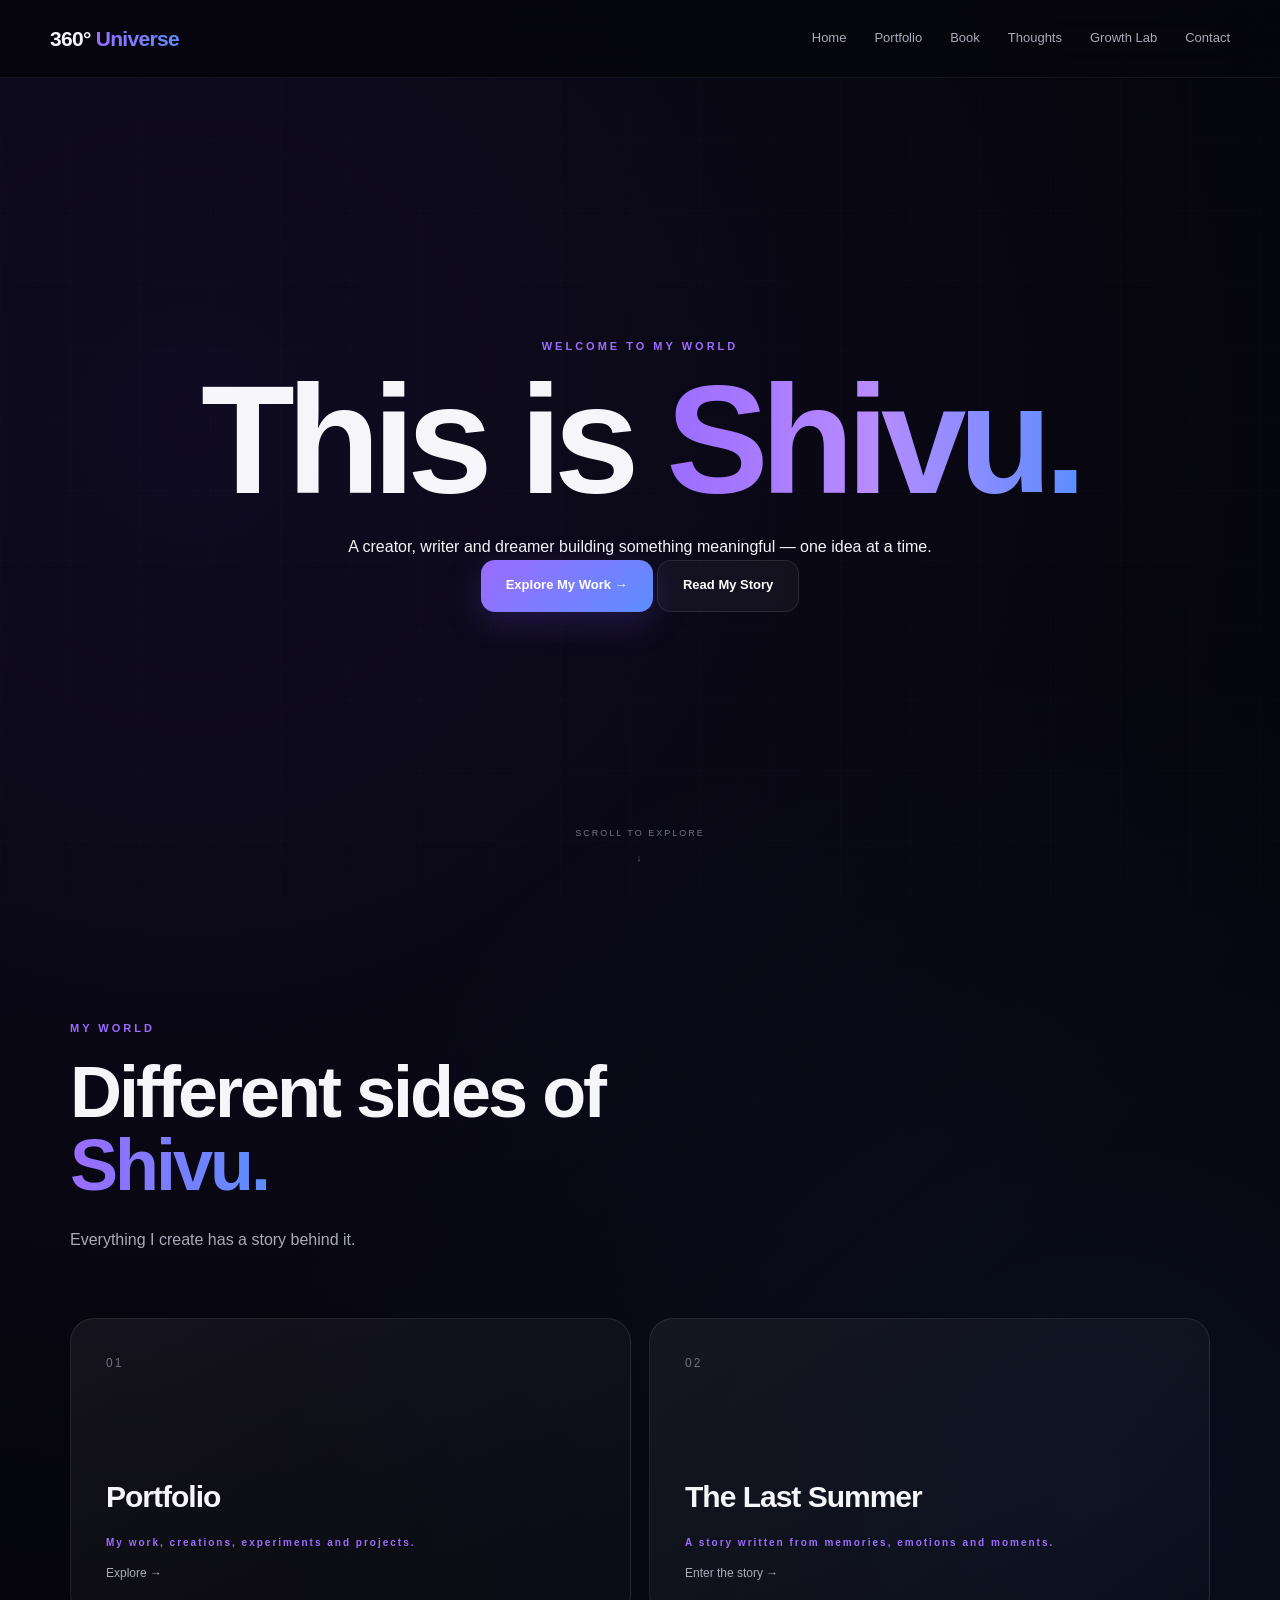
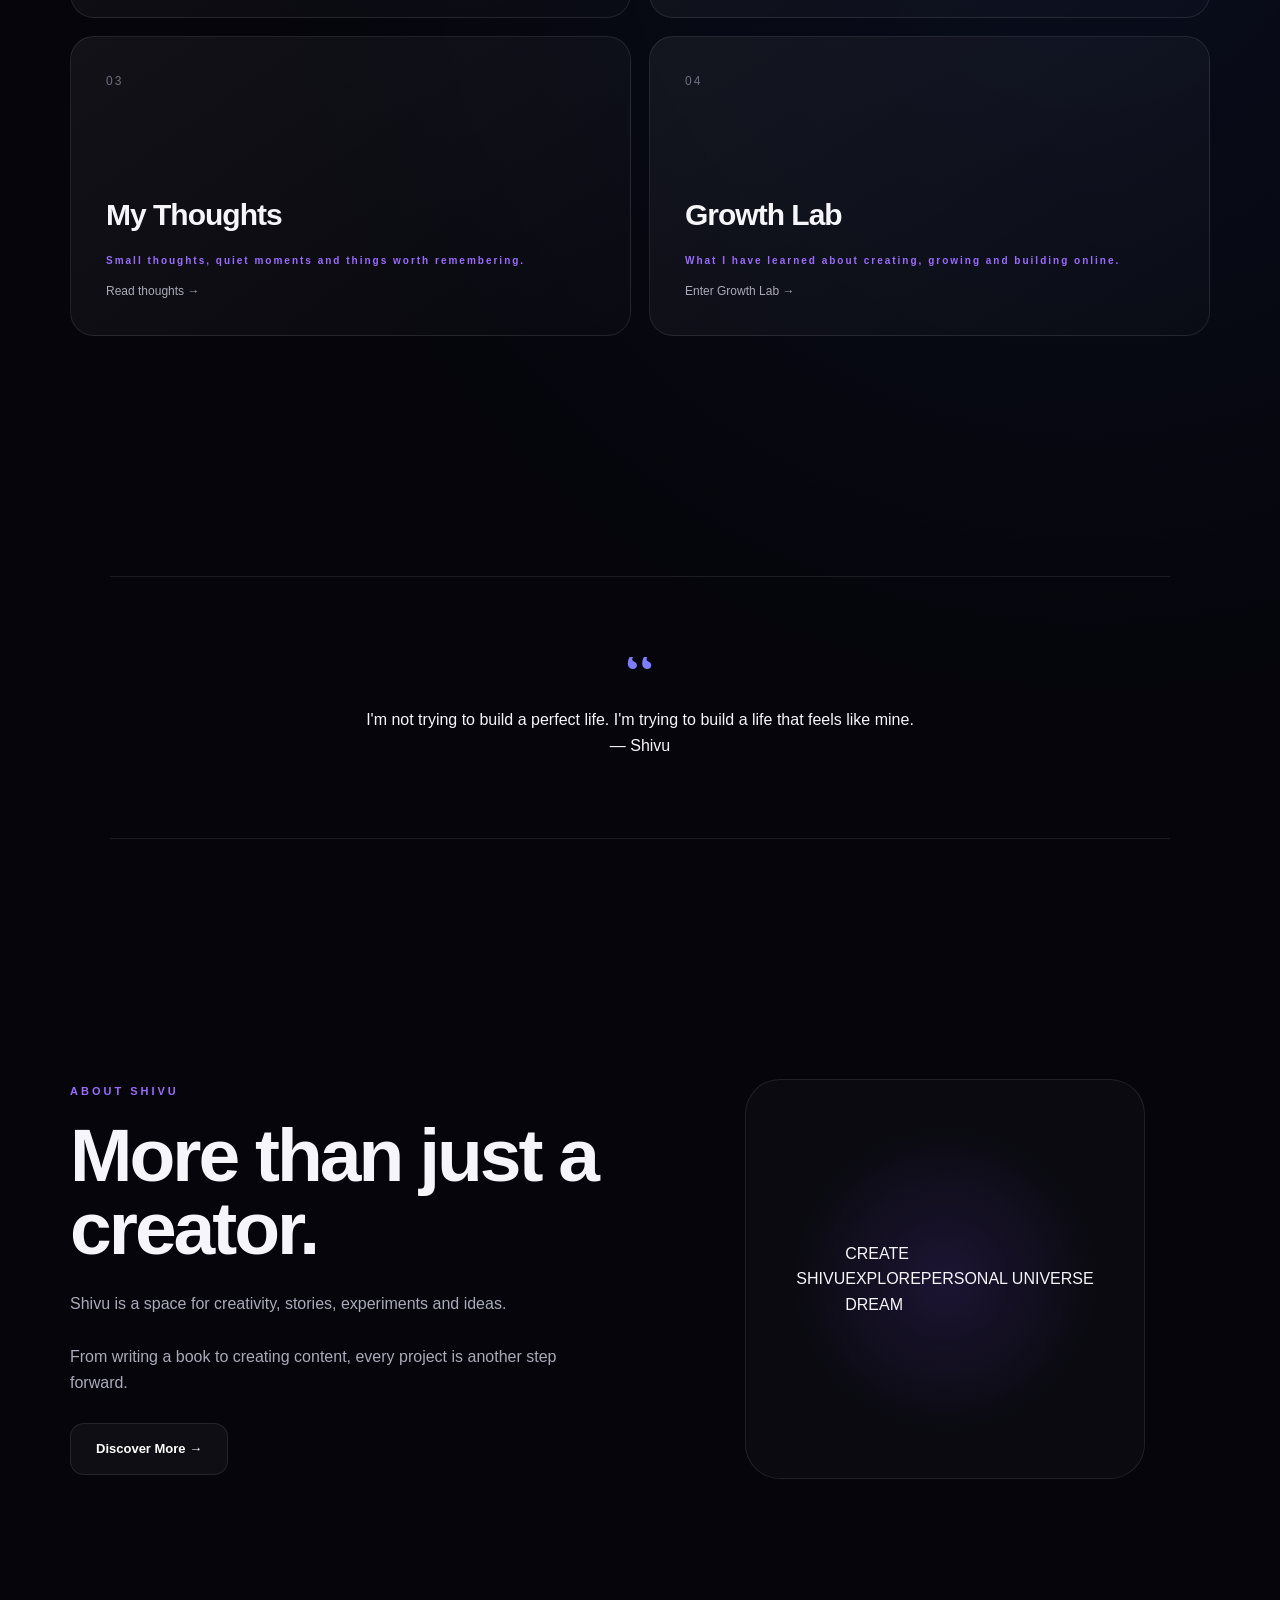
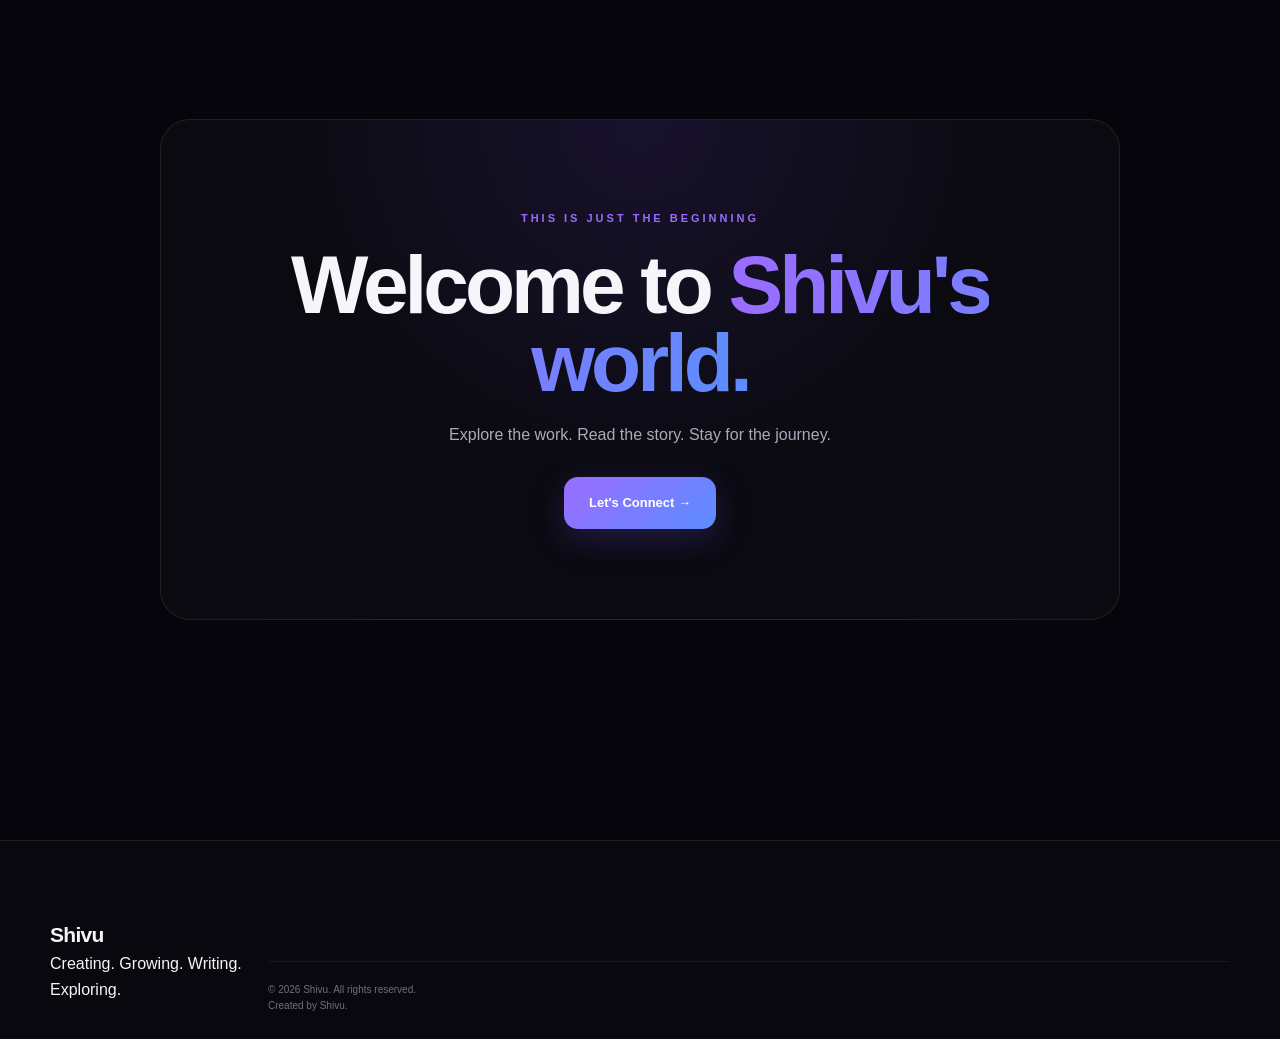
==== index.html @ 2958acce "Add files via upload" ====
<!DOCTYPE html>
<html lang="en">
<head>
    <meta charset="UTF-8">
    <meta name="viewport" content="width=device-width, initial-scale=1.0">

    <title>Shivu — Personal Universe</title>

    <link rel="stylesheet" href="style.css">
</head>

<body>

    <!-- NAVBAR -->
    <header class="navbar">
        <div class="nav-container">

            <a href="index.html" class="logo">
                360° <span>Universe</span>
            </a>

            <button class="menu-toggle"
                    onclick="toggleMenu()"
                    aria-label="Open Menu">
                <span></span>
                <span></span>
                <span></span>
            </button>

            <nav class="nav-menu" id="navMenu">
                <a href="index.html">Home</a>
                <a href="portfolio.html">Portfolio</a>
                <a href="book.html">Book</a>
                <a href="thoughts.html">Thoughts</a>
                <a href="course.html">Growth Lab</a>
                <a href="contact.html">Contact</a>
            </nav>

        </div>
    </header>


    <!-- HERO -->
    <main>

        <section class="home-hero">

            <div class="hero-glow"></div>

            <div class="hero-content reveal">

                <div class="eyebrow">
                    WELCOME TO MY WORLD
                </div>

                <h1>
                    This is <span>Shivu.</span>
                </h1>

                <p>
                    A creator, writer and dreamer building something
                    meaningful — one idea at a time.
                </p>

                <div class="hero-actions">

                    <a href="portfolio.html"
                       class="btn btn-primary">
                        Explore My Work →
                    </a>

                    <a href="book.html"
                       class="btn btn-secondary">
                        Read My Story
                    </a>

                </div>

            </div>

            <div class="hero-scroll">
                SCROLL TO EXPLORE
                <span>↓</span>
            </div>

        </section>


        <!-- MY WORLD -->
        <section class="world-section section-padding">

            <div class="section-heading reveal">

                <div class="eyebrow">
                    MY WORLD
                </div>

                <h2>
                    Different sides of <span>Shivu.</span>
                </h2>

                <p>
                    Everything I create has a story behind it.
                </p>

            </div>


            <div class="world-grid">

                <a href="portfolio.html"
                   class="world-card reveal">

                    <div class="world-number">
                        01
                    </div>

                    <div class="world-card-content">
                        <h3>Portfolio</h3>

                        <p>
                            My work, creations, experiments and projects.
                        </p>

                        <span>Explore →</span>
                    </div>

                </a>


                <a href="book.html"
                   class="world-card reveal">

                    <div class="world-number">
                        02
                    </div>

                    <div class="world-card-content">
                        <h3>The Last Summer</h3>

                        <p>
                            A story written from memories, emotions
                            and moments.
                        </p>

                        <span>Enter the story →</span>
                    </div>

                </a>


                <a href="thoughts.html"
                   class="world-card reveal">

                    <div class="world-number">
                        03
                    </div>

                    <div class="world-card-content">
                        <h3>My Thoughts</h3>

                        <p>
                            Small thoughts, quiet moments and
                            things worth remembering.
                        </p>

                        <span>Read thoughts →</span>
                    </div>

                </a>


                <a href="course.html"
                   class="world-card reveal">

                    <div class="world-number">
                        04
                    </div>

                    <div class="world-card-content">
                        <h3>Growth Lab</h3>

                        <p>
                            What I have learned about creating,
                            growing and building online.
                        </p>

                        <span>Enter Growth Lab →</span>
                    </div>

                </a>

            </div>

        </section>


        <!-- QUOTE -->
        <section class="quote-section section-padding">

            <div class="quote-box reveal">

                <div class="quote-mark">
                    “
                </div>

                <p>
                    I'm not trying to build a perfect life.
                    I'm trying to build a life that feels like mine.
                </p>

                <span>
                    — Shivu
                </span>

            </div>

        </section>


        <!-- ABOUT -->
        <section class="home-about section-padding">

            <div class="about-grid">

                <div class="about-content reveal">

                    <div class="eyebrow">
                        ABOUT SHIVU
                    </div>

                    <h2>
                        More than just a
                        <span>creator.</span>
                    </h2>

                    <p>
                        Shivu is a space for creativity, stories,
                        experiments and ideas.
                    </p>

                    <p>
                        From writing a book to creating content,
                        every project is another step forward.
                    </p>

                    <a href="portfolio.html"
                       class="btn btn-secondary">
                        Discover More →
                    </a>

                </div>


                <div class="about-visual reveal">

                    <div class="visual-card">

                        <div class="visual-card-top">
                            SHIVU
                        </div>

                        <div class="visual-card-main">
                            CREATE
                            <br>
                            <span>EXPLORE</span>
                            <br>
                            DREAM
                        </div>

                        <div class="visual-card-bottom">
                            PERSONAL UNIVERSE
                        </div>

                    </div>

                </div>

            </div>

        </section>


        <!-- FINAL CTA -->
        <section class="final-cta section-padding">

            <div class="cta-content reveal">

                <div class="eyebrow">
                    THIS IS JUST THE BEGINNING
                </div>

                <h2>
                    Welcome to
                    <span>Shivu's world.</span>
                </h2>

                <p>
                    Explore the work. Read the story.
                    Stay for the journey.
                </p>

                <a href="contact.html"
                   class="btn btn-primary">
                    Let's Connect →
                </a>

            </div>

        </section>

    </main>


    <!-- FOOTER -->
    <footer class="footer">

        <div class="nav-container">

            <div>
                <div class="logo">
                    Shivu
                </div>

                <p>
                    Creating. Growing. Writing. Exploring.
                </p>
            </div>

            <div class="footer-bottom">
                © 2026 Shivu. All rights reserved.
                <br>
                Created by Shivu.
            </div>

        </div>

    </footer>


    <script src="script.js"></script>

</body>
</html>
---- style.css ----
/* =========================================================
   SHIVU — 360° UNIVERSE
   PREMIUM DARK GLASS DESIGN
   ========================================================= */

:root {
    --bg: #05050b;
    --bg-soft: #090914;

    --text: #f5f5fa;
    --text-soft: #aaaaba;
    --text-muted: #707080;

    --purple: #9b6cff;
    --blue: #5c8dff;

    --card: rgba(255,255,255,0.045);
    --card-hover: rgba(255,255,255,0.075);

    --border: rgba(255,255,255,0.09);

    --radius: 24px;
    --container: 1180px;

    --transition: 0.35s ease;
}


/* =========================
   RESET
   ========================= */

* {
    margin: 0;
    padding: 0;
    box-sizing: border-box;
}

html {
    scroll-behavior: smooth;
}

body {
    background:
        radial-gradient(
            circle at 15% 10%,
            rgba(125,75,255,0.09),
            transparent 30%
        ),
        radial-gradient(
            circle at 85% 35%,
            rgba(60,120,255,0.07),
            transparent 28%
        ),
        var(--bg);

    color: var(--text);

    font-family:
        Inter,
        -apple-system,
        BlinkMacSystemFont,
        "Segoe UI",
        sans-serif;

    line-height: 1.6;
    overflow-x: hidden;
}

body::before {
    content: "";

    position: fixed;
    inset: 0;

    background-image:
        linear-gradient(
            rgba(255,255,255,0.012) 1px,
            transparent 1px
        ),
        linear-gradient(
            90deg,
            rgba(255,255,255,0.012) 1px,
            transparent 1px
        );

    background-size: 70px 70px;

    pointer-events: none;
    z-index: -1;
}

a {
    color: inherit;
    text-decoration: none;
}

button {
    font: inherit;
}

img {
    max-width: 100%;
    display: block;
}


/* =========================
   NAVBAR
   ========================= */

.navbar {
    position: fixed;

    top: 0;
    left: 0;

    width: 100%;
    height: 78px;

    display: flex;
    align-items: center;

    z-index: 5000;

    background: rgba(5,5,11,0.82);

    backdrop-filter: blur(20px);
    -webkit-backdrop-filter: blur(20px);

    border-bottom: 1px solid rgba(255,255,255,0.06);
}

.nav-container {
    width: min(calc(100% - 40px), var(--container));

    margin: auto;

    display: flex;
    align-items: center;
    justify-content: space-between;
}

.logo {
    font-size: 21px;
    font-weight: 800;

    letter-spacing: -0.7px;

    white-space: nowrap;
}

.logo span {
    background:
        linear-gradient(
            90deg,
            var(--purple),
            var(--blue)
        );

    -webkit-background-clip: text;
    background-clip: text;

    color: transparent;
}

.nav-menu {
    display: flex;
    align-items: center;

    gap: 28px;
}

.nav-menu a {
    position: relative;

    color: var(--text-soft);

    font-size: 13px;
    font-weight: 500;

    transition: var(--transition);
}

.nav-menu a:hover,
.nav-menu a.active {
    color: #fff;
}

.nav-menu a::after {
    content: "";

    position: absolute;

    left: 0;
    bottom: -8px;

    width: 0;
    height: 1px;

    background:
        linear-gradient(
            90deg,
            var(--purple),
            var(--blue)
        );

    transition: var(--transition);
}

.nav-menu a:hover::after,
.nav-menu a.active::after {
    width: 100%;
}


/* =========================
   MENU BUTTON
   ========================= */

.menu-toggle {
    display: none;

    width: 44px;
    height: 44px;

    border: 1px solid var(--border);
    border-radius: 12px;

    background: rgba(255,255,255,0.04);

    cursor: pointer;

    align-items: center;
    justify-content: center;

    flex-direction: column;

    gap: 5px;
}

.menu-toggle span {
    width: 20px;
    height: 2px;

    background: #fff;

    border-radius: 10px;

    transition: var(--transition);
}


/* =========================
   COMMON
   ========================= */

main {
    position: relative;
}

.section-padding {
    padding: 120px 20px;
}

.eyebrow {
    margin-bottom: 18px;

    color: var(--purple);

    font-size: 11px;
    font-weight: 700;

    letter-spacing: 3px;

    text-transform: uppercase;
}

.section-heading {
    max-width: 700px;

    margin-bottom: 65px;
}

.section-heading h2 {
    font-size: clamp(38px,6vw,72px);

    line-height: 1.02;

    letter-spacing: -3px;

    margin-bottom: 25px;
}

.section-heading h2 span {
    background:
        linear-gradient(
            90deg,
            var(--purple),
            var(--blue)
        );

    -webkit-background-clip: text;
    background-clip: text;

    color: transparent;
}

.section-heading > p:last-child {
    max-width: 560px;

    color: var(--text-soft);

    font-size: 16px;
}


/* =========================
   BUTTONS
   ========================= */

.btn {
    display: inline-flex;

    align-items: center;
    justify-content: center;

    min-height: 52px;

    padding: 0 25px;

    border-radius: 14px;

    font-size: 13px;
    font-weight: 700;

    transition: var(--transition);
}

.btn-primary {
    color: #fff;

    background:
        linear-gradient(
            135deg,
            var(--purple),
            var(--blue)
        );

    box-shadow:
        0 10px 35px rgba(120,80,255,0.22);
}

.btn-primary:hover {
    transform: translateY(-3px);

    box-shadow:
        0 15px 45px rgba(120,80,255,0.35);
}

.btn-secondary {
    color: #fff;

    border: 1px solid var(--border);

    background: rgba(255,255,255,0.04);
}

.btn-secondary:hover {
    transform: translateY(-3px);

    background: rgba(255,255,255,0.08);
}


/* =========================
   GLOWS
   ========================= */

.hero-glow {
    position: absolute;

    width: 450px;
    height: 450px;

    border-radius: 50%;

    filter: blur(100px);

    pointer-events: none;

    opacity: 0.25;
}

.hero-glow-one {
    top: 5%;
    left: -15%;

    background: rgba(128,75,255,0.35);
}

.hero-glow-two {
    right: -15%;
    bottom: 5%;

    background: rgba(55,115,255,0.28);
}


/* =========================
   HOME HERO
   ========================= */

.home-hero {
    position: relative;

    min-height: 100vh;

    display: flex;

    align-items: center;
    justify-content: center;

    padding: 130px 20px 80px;

    overflow: hidden;
}

.hero-content {
    position: relative;

    width: min(100%,950px);

    text-align: center;

    z-index: 2;
}

.hero-content h1 {
    margin-bottom: 28px;

    font-size: clamp(65px,12vw,155px);

    line-height: 0.86;

    letter-spacing: -8px;

    font-weight: 800;
}

.hero-content h1 span {
    background:
        linear-gradient(
            90deg,
            var(--purple),
            #b78cff,
            var(--blue)
        );

    -webkit-background-clip: text;
    background-clip: text;

    color: transparent;
}

.hero-description {
    max-width: 580px;

    margin: 0 auto 35px;

    color: var(--text-soft);

    font-size: 17px;
}

.hero-buttons {
    display: flex;

    justify-content: center;

    align-items: center;

    gap: 12px;

    flex-wrap: wrap;
}

.hero-scroll {
    position: absolute;

    bottom: 35px;
    left: 50%;

    transform: translateX(-50%);

    display: flex;

    flex-direction: column;

    align-items: center;

    gap: 10px;

    color: var(--text-muted);

    font-size: 9px;

    letter-spacing: 2px;
}

.scroll-line {
    width: 1px;
    height: 45px;

    background:
        linear-gradient(
            to bottom,
            var(--purple),
            transparent
        );
}


/* =========================
   WORLD CARDS
   ========================= */

.world-section {
    width: min(100%,var(--container));

    margin: auto;
}

.world-grid {
    display: grid;

    grid-template-columns: repeat(2,1fr);

    gap: 18px;
}

.world-card {
    position: relative;

    min-height: 300px;

    padding: 35px;

    overflow: hidden;

    border: 1px solid var(--border);

    border-radius: var(--radius);

    background:
        linear-gradient(
            145deg,
            rgba(255,255,255,0.055),
            rgba(255,255,255,0.015)
        );

    transition: var(--transition);
}

.world-card:hover {
    transform: translateY(-7px);

    border-color: rgba(155,108,255,0.3);

    background: var(--card-hover);
}

.world-number {
    color: var(--text-muted);

    font-size: 12px;

    letter-spacing: 2px;
}

.world-card-content {
    position: absolute;

    left: 35px;
    bottom: 32px;
}

.world-card-content p {
    margin-bottom: 8px;

    color: var(--purple);

    font-size: 10px;
    font-weight: 700;

    letter-spacing: 2px;
}

.world-card-content h3 {
    margin-bottom: 14px;

    font-size: 30px;

    letter-spacing: -1px;
}

.world-card-content span {
    color: var(--text-soft);

    font-size: 12px;
}


/* =========================
   QUOTE
   ========================= */

.quote-section {
    width: min(100%,1100px);

    margin: auto;
}

.quote-box {
    position: relative;

    padding: 80px 50px;

    text-align: center;

    border-top: 1px solid var(--border);
    border-bottom: 1px solid var(--border);
}

.quote-mark {
    margin-bottom: 15px;

    font-family: Georgia,serif;

    font-size: 70px;

    line-height: 0.5;

    background:
        linear-gradient(
            135deg,
            var(--purple),
            var(--blue)
        );

    -webkit-background-clip: text;
    background-clip: text;

    color: transparent;
}

.quote-box blockquote {
    max-width: 800px;

    margin: auto;

    font-size: clamp(27px,4vw,46px);

    line-height: 1.2;

    letter-spacing: -1.5px;
}

.quote-box > p:last-child {
    margin-top: 25px;

    color: var(--text-muted);

    font-size: 12px;
}


/* =========================
   ABOUT
   ========================= */

.home-about {
    width: min(100%,var(--container));

    margin: auto;
}

.about-grid {
    display: grid;

    grid-template-columns: 1fr 1fr;

    align-items: center;

    gap: 80px;
}

.about-content h2 {
    margin-bottom: 25px;

    font-size: clamp(42px,6vw,75px);

    line-height: 0.98;

    letter-spacing: -3px;
}

.about-content > p:not(.eyebrow) {
    max-width: 520px;

    margin-bottom: 28px;

    color: var(--text-soft);

    font-size: 16px;
}

.text-link {
    display: inline-block;

    color: #fff;

    font-size: 13px;
    font-weight: 700;

    border-bottom: 1px solid var(--purple);

    padding-bottom: 5px;

    transition: var(--transition);
}


/* =========================
   VISUAL
   ========================= */

.about-visual {
    display: flex;

    justify-content: center;
}

.visual-card {
    position: relative;

    width: min(100%,400px);

    aspect-ratio: 1/1;

    display: flex;

    align-items: center;
    justify-content: center;

    overflow: hidden;

    border: 1px solid var(--border);

    border-radius: 35px;

    background:
        radial-gradient(
            circle at center,
            rgba(130,80,255,0.15),
            transparent 55%
        ),
        rgba(255,255,255,0.025);
}

.visual-small {
    position: absolute;

    top: 30px;
    left: 30px;

    color: var(--purple);

    font-size: 12px;
    font-weight: 700;
}

.visual-big {
    font-size: 190px;

    font-weight: 800;

    line-height: 1;

    background:
        linear-gradient(
            135deg,
            var(--purple),
            var(--blue)
        );

    -webkit-background-clip: text;
    background-clip: text;

    color: transparent;
}

.visual-label {
    position: absolute;

    right: 30px;
    bottom: 30px;

    color: var(--text-muted);

    font-size: 10px;

    letter-spacing: 3px;
}


/* =========================
   FINAL CTA
   ========================= */

.final-cta {
    position: relative;

    width: min(100%,1000px);

    margin: auto;

    text-align: center;
}

.cta-content {
    padding: 90px 30px;

    border: 1px solid var(--border);

    border-radius: 30px;

    background:
        radial-gradient(
            circle at 50% 0%,
            rgba(125,75,255,0.12),
            transparent 55%
        ),
        rgba(255,255,255,0.025);
}

.cta-content h2 {
    margin-bottom: 20px;

    font-size: clamp(45px,7vw,82px);

    line-height: 0.95;

    letter-spacing: -4px;
}

.cta-content h2 span {
    background:
        linear-gradient(
            90deg,
            var(--purple),
            var(--blue)
        );

    -webkit-background-clip: text;
    background-clip: text;

    color: transparent;
}

.cta-content > p:not(.eyebrow) {
    margin-bottom: 30px;

    color: var(--text-soft);
}


/* =========================
   PAGE HERO
   ========================= */

.page-hero {
    position: relative;

    min-height: 72vh;

    display: flex;

    align-items: center;

    padding: 150px 20px 100px;

    overflow: hidden;
}

.page-hero-content {
    width: min(100%,var(--container));

    margin: auto;
}

.page-hero-content h1 {
    margin-bottom: 25px;

    font-size: clamp(65px,10vw,125px);

    line-height: 0.88;

    letter-spacing: -6px;
}

.page-hero-content h1 span {
    background:
        linear-gradient(
            90deg,
            var(--purple),
            var(--blue)
        );

    -webkit-background-clip: text;
    background-clip: text;

    color: transparent;
}

.page-hero-content > p:last-child {
    max-width: 600px;

    color: var(--text-soft);

    font-size: 17px;
}


/* =========================
   PORTFOLIO
   ========================= */

.portfolio-section {
    width: min(100%,var(--container));

    margin: auto;
}

.portfolio-grid {
    display: grid;

    grid-template-columns: repeat(2,1fr);

    gap: 18px;
}

.portfolio-item {
    position: relative;

    min-height: 340px;

    padding: 35px;

    display: flex;

    flex-direction: column;

    justify-content: space-between;

    overflow: hidden;

    border: 1px solid var(--border);

    border-radius: var(--radius);

    background:
        linear-gradient(
            145deg,
            rgba(255,255,255,0.055),
            rgba(255,255,255,0.015)
        );

    transition: var(--transition);
}

.portfolio-item:hover {
    transform: translateY(-7px);

    border-color: rgba(155,108,255,0.3);
}

.portfolio-featured {
    grid-column: span 2;

    min-height: 420px;
}

.portfolio-number {
    color: var(--text-muted);

    font-size: 12px;

    letter-spacing: 2px;
}

.portfolio-content p {
    margin-bottom: 10px;

    color: var(--purple);

    font-size: 10px;

    font-weight: 700;

    letter-spacing: 2px;
}

.portfolio-content h2 {
    margin-bottom: 12px;

    font-size: clamp(30px,4vw,52px);

    letter-spacing: -2px;
}

.portfolio-content span {
    color: var(--text-soft);

    font-size: 12px;
}


/* =========================
   BOOK
   ========================= */

.book-hero {
    position: relative;

    min-height: 85vh;

    display: flex;

    align-items: center;

    padding: 150px 20px 100px;
}

.book-content {
    width: min(100%,var(--container));

    margin: auto;
}

.book-title {
    max-width: 900px;

    font-size: clamp(60px,11vw,140px);

    line-height: 0.88;

    letter-spacing: -7px;
}

.book-title span {
    background:
        linear-gradient(
            90deg,
            var(--purple),
            var(--blue)
        );

    -webkit-background-clip: text;
    background-clip: text;

    color: transparent;
}

.book-subtitle {
    max-width: 600px;

    margin-top: 30px;

    color: var(--text-soft);

    font-size: 17px;
}

.chapter-grid {
    display: grid;

    grid-template-columns: repeat(2,1fr);

    gap: 15px;
}

.chapter-card {
    padding: 30px;

    min-height: 190px;

    border: 1px solid var(--border);

    border-radius: 14px;

    background: var(--card);

    transition: var(--transition);
}

.chapter-card:hover {
    transform: translateY(-5px);

    background: var(--card-hover);
}

.chapter-number {
    color: var(--purple);

    font-size: 10px;

    font-weight: 700;

    letter-spacing: 2px;
}

.chapter-card h3 {
    margin-top: 15px;

    font-size: 23px;
}

.chapter-card p {
    margin-top: 8px;

    color: var(--text-soft);

    font-size: 13px;
}


/* =========================
   THOUGHTS
   ========================= */

.thoughts-grid {
    display: grid;

    grid-template-columns: repeat(2,1fr);

    gap: 18px;

    width: min(100%,var(--container));

    margin: auto;
}

.thought-card {
    padding: 35px;

    min-height: 270px;

    border: 1px solid var(--border);

    border-radius: var(--radius);

    background: var(--card);

    transition: var(--transition);
}

.thought-card:hover {
    transform: translateY(-6px);

    background: var(--card-hover);
}

.thought-date {
    color: var(--text-muted);

    font-size: 10px;

    letter-spacing: 2px;
}

.thought-card h3 {
    margin: 25px 0 14px;

    font-size: 27px;

    line-height: 1.15;
}

.thought-card p {
    color: var(--text-soft);

    font-size: 14px;
}


/* =========================
   COURSE
   ========================= */

.course-grid {
    display: grid;

    grid-template-columns: repeat(3,1fr);

    gap: 18px;

    width: min(100%,var(--container));

    margin: auto;
}

.course-card {
    padding: 32px;

    min-height: 280px;

    border: 1px solid var(--border);

    border-radius: var(--radius);

    background: var(--card);

    transition: var(--transition);
}

.course-card:hover {
    transform: translateY(-6px);

    background: var(--card-hover);
}

.course-number {
    color: var(--purple);

    font-size: 11px;

    font-weight: 700;

    letter-spacing: 2px;
}

.course-card h3 {
    margin: 30px 0 12px;

    font-size: 25px;
}

.course-card p {
    color: var(--text-soft);

    font-size: 13px;
}


/* =========================
   CONTACT
   ========================= */

.contact-grid {
    display: grid;

    grid-template-columns: repeat(2,1fr);

    gap: 18px;

    width: min(100%,850px);

    margin: auto;
}

.contact-card {
    padding: 35px;

    min-height: 180px;

    border: 1px solid var(--border);

    border-radius: var(--radius);

    background: var(--card);

    transition: var(--transition);
}

.contact-card:hover {
    transform: translateY(-5px);

    background: var(--card-hover);
}

.contact-icon {
    margin-bottom: 18px;

    font-size: 22px;
}

.contact-card h3 {
    margin-bottom: 5px;

    font-size: 21px;
}

.contact-card p {
    color: var(--text-soft);

    font-size: 13px;
}


/* =========================
   FOOTER
   ========================= */

.footer {
    margin-top: 100px;

    padding: 65px 20px 25px;

    border-top: 1px solid var(--border);

    background: rgba(255,255,255,0.015);
}

.footer-container {
    width: min(100%,var(--container));

    margin: auto;

    display: flex;

    justify-content: space-between;

    gap: 40px;
}

.footer-brand .logo {
    display: inline-block;

    margin-bottom: 12px;
}

.footer-brand p {
    color: var(--text-muted);

    font-size: 12px;
}

.footer-links {
    display: flex;

    flex-wrap: wrap;

    gap: 22px;
}

.footer-links a {
    color: var(--text-muted);

    font-size: 12px;

    transition: var(--transition);
}

.footer-links a:hover {
    color: #fff;
}

.footer-bottom {
    width: min(100%,var(--container));

    margin: 55px auto 0;

    padding-top: 20px;

    border-top: 1px solid rgba(255,255,255,0.06);

    display: flex;

    justify-content: space-between;

    gap: 20px;

    color: var(--text-muted);

    font-size: 10px;
}


/* =========================
   REVEAL
   ========================= */

.reveal {
    opacity: 0;

    transform: translateY(25px);

    transition:
        opacity 0.8s ease,
        transform 0.8s ease;
}

.reveal.visible {
    opacity: 1;

    transform: translateY(0);
}


/* =========================
   LOADER
   ========================= */

.premium-loader {
    position: fixed;

    inset: 0;

    z-index: 99999;

    display: flex;

    align-items: center;

    justify-content: center;

    background: #05050b;

    opacity: 1;

    visibility: visible;

    transition:
        opacity 0.6s ease,
        visibility 0.6s ease;
}

.premium-loader.hide {
    opacity: 0;

    visibility: hidden;

    pointer-events: none;
}

.loader-inner {
    width: 100%;

    text-align: center;

    padding: 20px;
}

.loader-logo {
    margin-bottom: 18px;

    font-size: clamp(35px,7vw,70px);

    font-weight: 800;

    line-height: 1.1;

    letter-spacing: -3px;

    background:
        linear-gradient(
            90deg,
            var(--purple),
            var(--blue)
        );

    -webkit-background-clip: text;
    background-clip: text;

    color: transparent;
}

.loader-subtitle {
    color: var(--text-muted);

    font-size: 9px;

    letter-spacing: 4px;

    text-transform: uppercase;
}

.loader-line {
    position: relative;

    width: 150px;
    height: 1px;

    margin: 25px auto 0;

    overflow: hidden;

    background: rgba(255,255,255,0.1);
}

.loader-line::after {
    content: "";

    position: absolute;

    top: 0;
    left: -100%;

    width: 100%;
    height: 100%;

    background:
        linear-gradient(
            90deg,
            var(--purple),
            var(--blue)
        );

    animation: loaderLine 1.3s ease-in-out infinite;
}

@keyframes loaderLine {

    0% {
        left: -100%;
    }

    100% {
        left: 100%;
    }
}


/* =========================
   PAGE TRANSITION
   ========================= */

.page-transition {
    position: fixed;

    inset: 0;

    z-index: 99998;

    background: #05050b;

    pointer-events: none;

    opacity: 0;

    transition: opacity 0.4s ease;
}

.page-transition.active {
    opacity: 1;
}


/* =========================
   MOBILE
   IMPORTANT:
   900px TAK BREAKPOINT
   ========================= */

@media (max-width: 900px) {

    .menu-toggle {
        display: flex;
    }

    .nav-menu {
        position: fixed;

        top: 88px;

        left: 14px;
        right: 14px;

        display: flex;

        flex-direction: column;

        align-items: stretch;

        gap: 2px;

        padding: 10px;

        border: 1px solid var(--border);

        border-radius: 18px;

        background: rgba(9,9,20,0.97);

        backdrop-filter: blur(25px);
        -webkit-backdrop-filter: blur(25px);

        opacity: 0;

        visibility: hidden;

        transform: translateY(-10px);

        transition: var(--transition);
    }

    .nav-menu.active {
        opacity: 1;

        visibility: visible;

        transform: translateY(0);
    }

    .nav-menu a {
        padding: 14px 15px;

        border-radius: 10px;

        font-size: 14px;
    }

    .nav-menu a:hover,
    .nav-menu a.active {
        background: rgba(255,255,255,0.05);
    }

    .nav-menu a::after {
        display: none;
    }

    .world-grid,
    .portfolio-grid,
    .thoughts-grid,
    .contact-grid,
    .chapter-grid {
        grid-template-columns: 1fr;
    }

    .portfolio-featured {
        grid-column: span 1;
    }

    .about-grid {
        grid-template-columns: 1fr;

        gap: 55px;
    }

    .course-grid {
        grid-template-columns: repeat(2,1fr);
    }

    .footer-container {
        flex-direction: column;
    }
}


/* =========================
   SMALL MOBILE
   ========================= */

@media (max-width: 600px) {

    .navbar {
        height: 70px;
    }

    .nav-container {
        width: calc(100% - 28px);
    }

    .logo {
        font-size: 18px;
    }

    .nav-menu {
        top: 80px;
    }

    .section-padding {
        padding: 85px 18px;
    }

    .home-hero {
        min-height: 90vh;

        padding:
            120px 18px
            80px;
    }

    .hero-content h1 {
        font-size: clamp(58px,18vw,100px);

        letter-spacing: -5px;
    }

    .hero-description {
        font-size: 14px;
    }

    .hero-buttons {
        flex-direction: column;

        width: 100%;
    }

    .hero-buttons .btn {
        width: min(100%,280px);
    }

    .hero-scroll {
        bottom: 20px;
    }

    .world-card {
        min-height: 250px;

        padding: 28px;
    }

    .world-card-content {
        left: 28px;

        bottom: 28px;
    }

    .quote-box {
        padding: 65px 20px;
    }

    .quote-box blockquote {
        font-size: 27px;
    }

    .page-hero {
        min-height: 62vh;

        padding:
            120px 18px
            80px;
    }

    .page-hero-content h1 {
        font-size: clamp(58px,16vw,95px);

        letter-spacing: -4px;
    }

    .course-grid {
        grid-template-columns: 1fr;
    }

    .cta-content {
        padding: 65px 20px;
    }

    .footer-bottom {
        flex-direction: column;

        margin-top: 40px;
    }
}


/* =========================
   VERY SMALL MOBILE
   ========================= */

@media (max-width: 400px) {

    .logo {
        font-size: 17px;
    }

    .hero-content h1 {
        font-size: 55px;
    }

    .world-card,
    .portfolio-item,
    .thought-card,
    .course-card,
    .contact-card {
        padding: 25px;
    }

    .portfolio-item {
        min-height: 290px;
    }
}


/* =========================
   REDUCED MOTION
   ========================= */

@media (prefers-reduced-motion: reduce) {

    html {
        scroll-behavior: auto;
    }

    *,
    *::before,
    *::after {
        animation-duration: 0.01ms !important;

        animation-iteration-count: 1 !important;

        transition-duration: 0.01ms !important;
    }

    .reveal {
        opacity: 1;

        transform: none;
    }
}
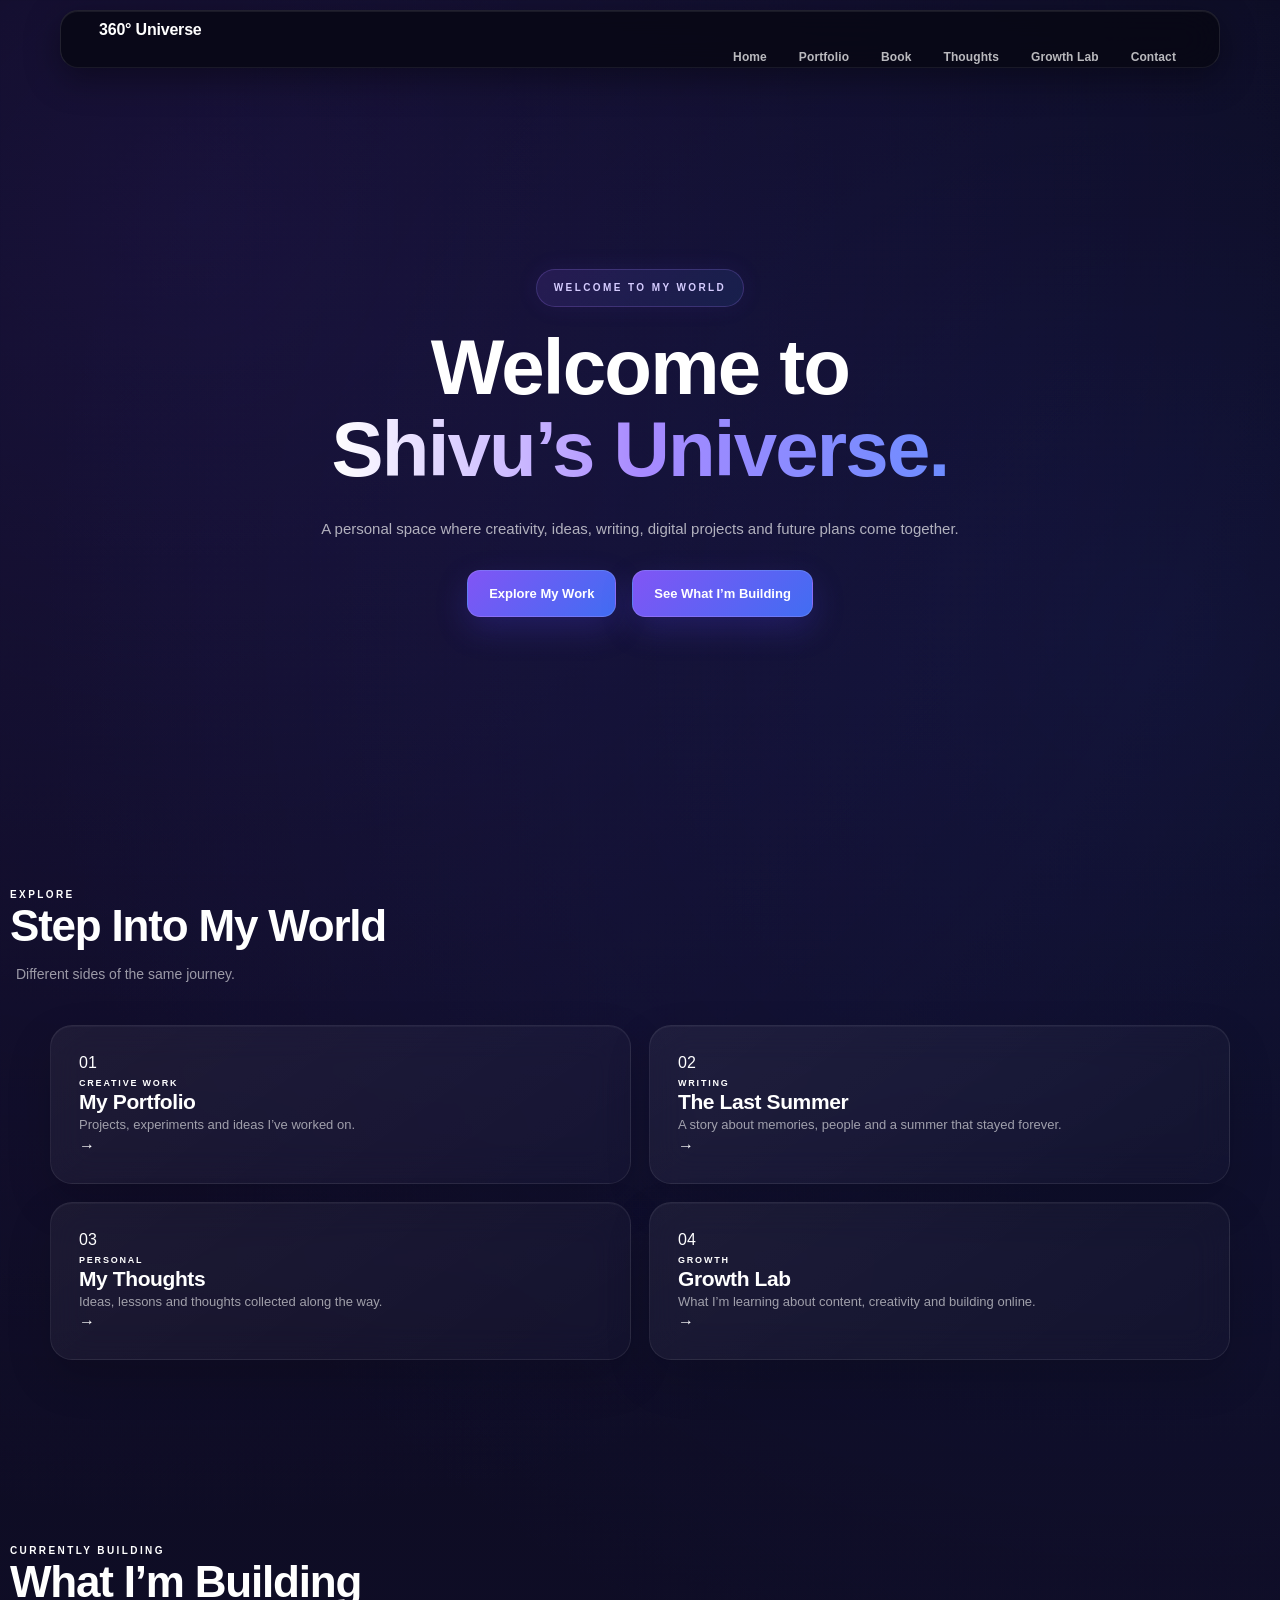
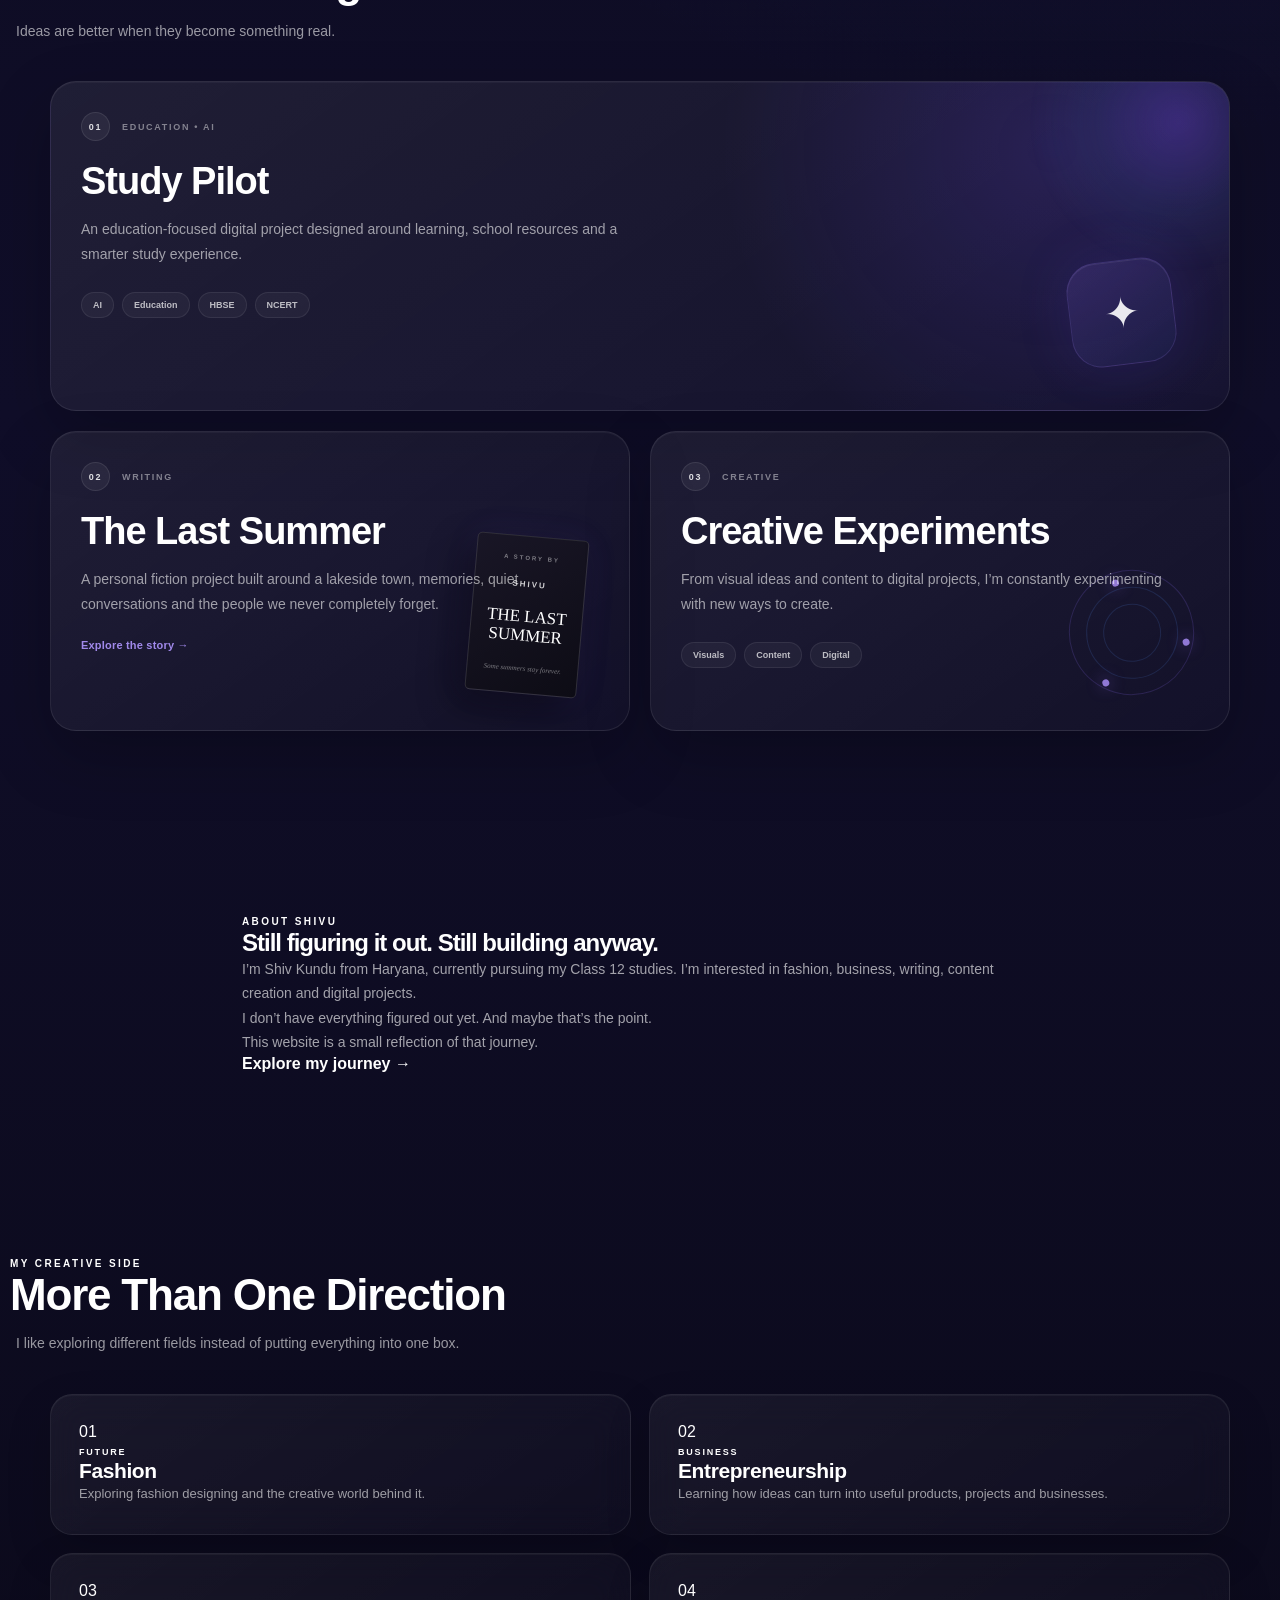
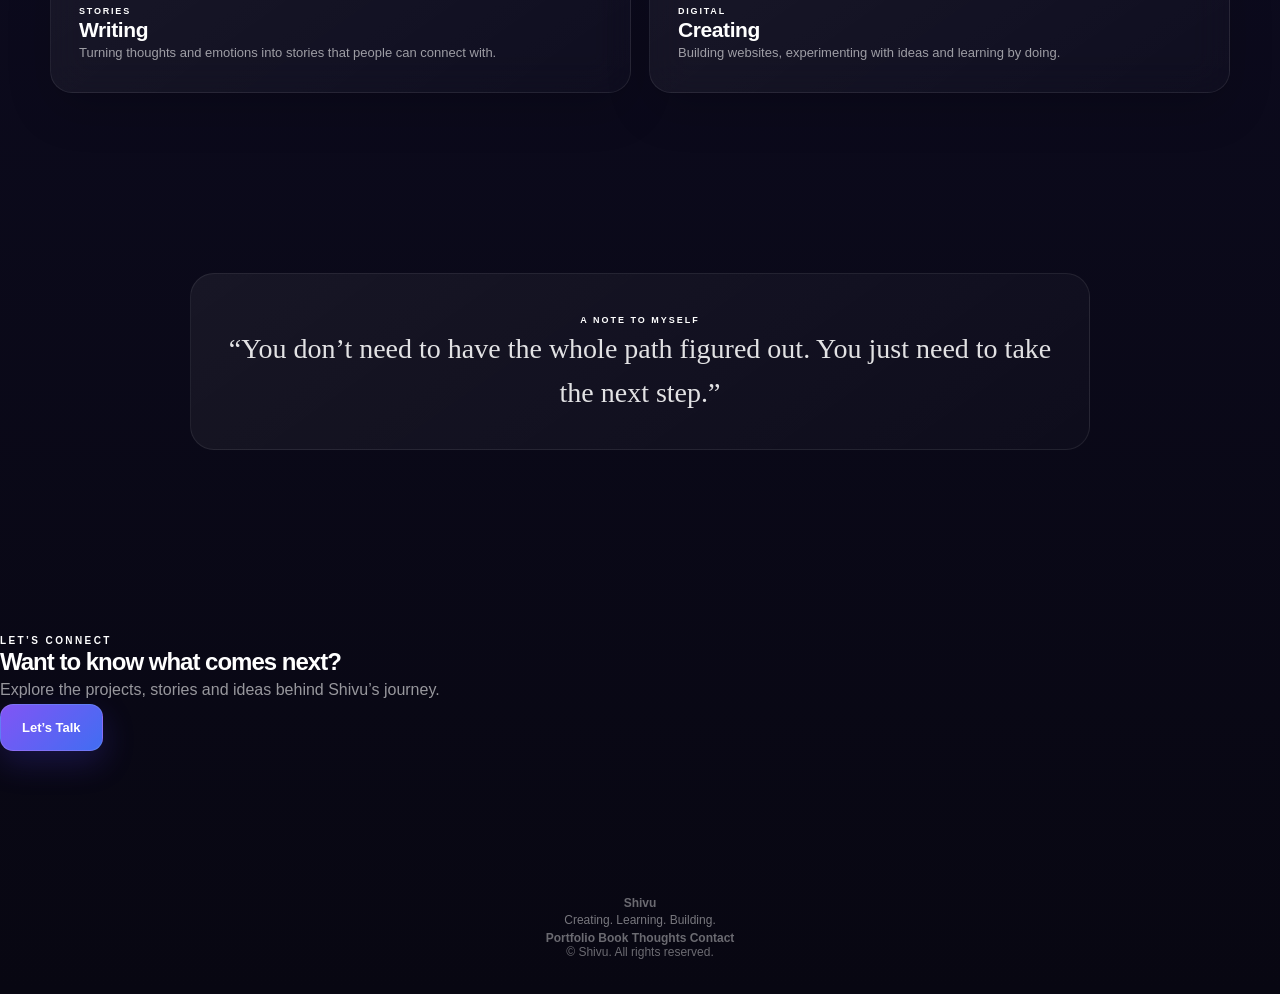
==== commit 49956a32: "Add files via upload" ====
--- a/index.html
+++ b/index.html
@@ -1,344 +1,1957 @@
 <!DOCTYPE html>
 <html lang="en">
 <head>
-    <meta charset="UTF-8">
-    <meta name="viewport" content="width=device-width, initial-scale=1.0">
-
-    <title>Shivu — Personal Universe</title>
-
-    <link rel="stylesheet" href="style.css">
+  <meta charset="UTF-8">
+  <meta name="viewport" content="width=device-width, initial-scale=1.0, maximum-scale=1.0">
+  <meta name="theme-color" content="#070711">
+
+  <title>360° Universe — Shivu</title>
+
+  <link rel="stylesheet" href="style.css">
+
+  <style>
+
+    /* =========================================
+       GLOBAL POLISH
+    ========================================= */
+
+    *,
+    *::before,
+    *::after {
+      box-sizing: border-box;
+    }
+
+    html,
+    body {
+      width: 100%;
+      max-width: 100%;
+      overflow-x: hidden;
+    }
+
+    body {
+      margin: 0;
+      font-family:
+        Inter,
+        -apple-system,
+        BlinkMacSystemFont,
+        "Segoe UI",
+        sans-serif;
+    }
+
+    img,
+    video,
+    iframe {
+      max-width: 100%;
+    }
+
+    h1,
+    h2,
+    h3,
+    h4,
+    strong {
+      font-weight: 700;
+    }
+
+    p {
+      line-height: 1.75;
+    }
+
+
+    /* =========================================
+       COMPACT PREMIUM NAVBAR
+    ========================================= */
+
+    .navbar {
+      padding-top: 10px !important;
+      padding-bottom: 10px !important;
+      background: rgba(7, 7, 17, 0.78) !important;
+      backdrop-filter: blur(20px);
+      -webkit-backdrop-filter: blur(20px);
+      border-bottom: 1px solid rgba(255,255,255,0.07);
+    }
+
+    .nav-container {
+      width: 100%;
+      max-width: 1180px;
+      min-height: 54px;
+      margin: auto;
+      padding-left: 18px;
+      padding-right: 18px;
+    }
+
+    .nav-logo {
+      font-size: 16px !important;
+      font-weight: 750 !important;
+      letter-spacing: -0.2px;
+      white-space: nowrap;
+      text-decoration: none;
+    }
+
+    .nav-menu {
+      gap: 6px !important;
+    }
+
+    .nav-menu a {
+      font-size: 12px !important;
+      font-weight: 600 !important;
+      letter-spacing: 0.1px;
+      padding: 9px 12px !important;
+      border-radius: 10px;
+      white-space: nowrap;
+      transition: all 0.25s ease;
+    }
+
+    .nav-menu a:hover {
+      background: rgba(255,255,255,0.06);
+    }
+
+
+    /* =========================================
+       HERO
+    ========================================= */
+
+    .hero {
+      width: 100%;
+      max-width: 100%;
+      overflow: hidden;
+    }
+
+    .hero-content {
+      width: 100%;
+      max-width: 850px;
+      margin: auto;
+      padding-left: 14px;
+      padding-right: 14px;
+    }
+
+    .hero .eyebrow {
+      display: inline-flex !important;
+      align-items: center;
+      justify-content: center;
+
+      min-height: 38px;
+      padding: 8px 17px !important;
+
+      font-size: 10px !important;
+      font-weight: 700 !important;
+      letter-spacing: 2.4px !important;
+      line-height: 1.4 !important;
+
+      border-radius: 999px;
+
+      background:
+        linear-gradient(
+          135deg,
+          rgba(145,92,255,0.13),
+          rgba(64,145,255,0.10)
+        );
+
+      border: 1px solid rgba(170,130,255,0.22);
+
+      box-shadow:
+        0 0 25px rgba(120,80,255,0.08);
+
+      white-space: normal;
+      text-align: center;
+    }
+
+    .hero h1 {
+      font-weight: 800 !important;
+      letter-spacing: -1.8px;
+      line-height: 1.05 !important;
+    }
+
+    .hero h1 span {
+      font-weight: 800 !important;
+    }
+
+    .hero p {
+      max-width: 650px;
+      margin-left: auto;
+      margin-right: auto;
+      font-size: 15px;
+      font-weight: 400;
+      color: rgba(255,255,255,0.67);
+    }
+
+    .hero-actions {
+      display: flex;
+      align-items: center;
+      justify-content: center;
+      gap: 16px !important;
+      flex-wrap: wrap;
+      margin-top: 28px;
+    }
+
+    .hero-actions a {
+      font-weight: 650 !important;
+    }
+
+
+    /* =========================================
+       SECTION TYPOGRAPHY
+    ========================================= */
+
+    .section-heading {
+      padding-left: 10px;
+      padding-right: 10px;
+    }
+
+    .section-kicker {
+      display: inline-block;
+      font-size: 10px !important;
+      font-weight: 750 !important;
+      letter-spacing: 2.4px !important;
+      text-transform: uppercase;
+    }
+
+    .section-heading h2 {
+      font-size: clamp(28px, 5vw, 44px) !important;
+      font-weight: 800 !important;
+      letter-spacing: -1.2px;
+      line-height: 1.1 !important;
+    }
+
+    .section-heading p {
+      font-size: 14px;
+      font-weight: 400;
+      color: rgba(255,255,255,0.58);
+      padding-left: 6px;
+      padding-right: 6px;
+    }
+
+
+    /* =========================================
+       WORLD CARDS
+    ========================================= */
+
+    .world-grid {
+      width: 100%;
+      max-width: 1180px;
+      margin-left: auto;
+      margin-right: auto;
+
+      display: grid;
+      grid-template-columns: repeat(2, minmax(0, 1fr));
+      gap: 18px;
+    }
+
+    .world-card {
+      position: relative;
+      min-width: 0;
+      padding: 28px !important;
+      border-radius: 22px !important;
+
+      background:
+        linear-gradient(
+          145deg,
+          rgba(255,255,255,0.055),
+          rgba(255,255,255,0.018)
+        ) !important;
+
+      border: 1px solid rgba(255,255,255,0.08) !important;
+
+      box-shadow:
+        inset 0 1px 0 rgba(255,255,255,0.04),
+        0 18px 45px rgba(0,0,0,0.16);
+    }
+
+    .world-card h3 {
+      font-size: 21px !important;
+      font-weight: 750 !important;
+      letter-spacing: -0.4px;
+    }
+
+    .world-card p {
+      font-size: 13px !important;
+      color: rgba(255,255,255,0.59) !important;
+      padding-right: 5px;
+    }
+
+    .world-card-content span {
+      font-size: 9px !important;
+      font-weight: 750 !important;
+      letter-spacing: 1.8px;
+    }
+
+
+    /* =========================================
+       WHAT I'M BUILDING
+    ========================================= */
+
+    .building-section {
+      position: relative;
+      width: 100%;
+      max-width: 100%;
+      overflow: hidden;
+    }
+
+    .building-showcase {
+      width: 100%;
+      max-width: 1180px;
+      margin: 0 auto;
+
+      display: grid;
+      grid-template-columns: repeat(2, minmax(0, 1fr));
+      gap: 20px;
+    }
+
+    .building-card {
+      position: relative;
+      width: 100%;
+      min-width: 0;
+      min-height: 300px;
+
+      padding: 30px !important;
+
+      border-radius: 26px !important;
+
+      background:
+        linear-gradient(
+          145deg,
+          rgba(255,255,255,0.065),
+          rgba(255,255,255,0.018)
+        ) !important;
+
+      border: 1px solid rgba(255,255,255,0.085) !important;
+
+      overflow: hidden;
+
+      box-shadow:
+        inset 0 1px 0 rgba(255,255,255,0.04),
+        0 25px 65px rgba(0,0,0,0.22);
+
+      transition:
+        transform 0.35s ease,
+        border-color 0.35s ease,
+        box-shadow 0.35s ease;
+    }
+
+    .building-card:hover {
+      transform: translateY(-5px);
+      border-color: rgba(150,110,255,0.25) !important;
+
+      box-shadow:
+        inset 0 1px 0 rgba(255,255,255,0.05),
+        0 30px 75px rgba(0,0,0,0.3);
+    }
+
+    /* First project becomes wide featured card */
+
+    .building-feature {
+      grid-column: 1 / -1;
+      min-height: 330px;
+
+      background:
+        radial-gradient(
+          circle at 85% 20%,
+          rgba(115,80,255,0.18),
+          transparent 32%
+        ),
+        linear-gradient(
+          145deg,
+          rgba(255,255,255,0.07),
+          rgba(255,255,255,0.018)
+        ) !important;
+    }
+
+    .building-card-content {
+      position: relative;
+      z-index: 3;
+
+      width: 100%;
+      max-width: 620px;
+      padding-right: 8px;
+    }
+
+    .project-meta {
+      display: flex;
+      align-items: center;
+      gap: 12px;
+
+      margin-bottom: 20px;
+
+      font-size: 9px;
+      font-weight: 750;
+      letter-spacing: 1.7px;
+
+      color: rgba(255,255,255,0.45);
+    }
+
+    .project-meta span:first-child {
+      display: inline-flex;
+      align-items: center;
+      justify-content: center;
+
+      width: 29px;
+      height: 29px;
+
+      border-radius: 50%;
+
+      background: rgba(255,255,255,0.055);
+      border: 1px solid rgba(255,255,255,0.09);
+
+      color: rgba(255,255,255,0.85);
+      font-size: 9px;
+    }
+
+    .building-card h3 {
+      margin: 0 0 14px;
+
+      font-size: clamp(25px, 4vw, 38px) !important;
+      font-weight: 800 !important;
+      letter-spacing: -1px;
+      line-height: 1.1 !important;
+
+      color: #fff;
+    }
+
+    .building-card p {
+      margin: 0;
+
+      max-width: 580px;
+
+      font-size: 14px !important;
+      font-weight: 400 !important;
+      line-height: 1.8 !important;
+
+      color: rgba(255,255,255,0.59) !important;
+
+      padding-right: 8px;
+      overflow-wrap: anywhere;
+    }
+
+    .project-tags {
+      display: flex;
+      flex-wrap: wrap;
+      gap: 8px;
+
+      margin-top: 25px;
+    }
+
+    .project-tags span {
+      padding: 7px 11px;
+
+      border-radius: 999px;
+
+      font-size: 9px;
+      font-weight: 650;
+
+      color: rgba(255,255,255,0.7);
+
+      background: rgba(255,255,255,0.045);
+
+      border: 1px solid rgba(255,255,255,0.075);
+    }
+
+    /* Decorative featured glow */
+
+    .building-glow {
+      position: absolute;
+
+      width: 300px;
+      height: 300px;
+
+      right: -100px;
+      top: -110px;
+
+      border-radius: 50%;
+
+      background:
+        radial-gradient(
+          circle,
+          rgba(125,80,255,0.28),
+          rgba(85,130,255,0.08) 40%,
+          transparent 70%
+        );
+
+      filter: blur(4px);
+
+      pointer-events: none;
+    }
+
+    .building-icon {
+      position: absolute;
+
+      right: 55px;
+      bottom: 45px;
+
+      width: 105px;
+      height: 105px;
+
+      display: flex;
+      align-items: center;
+      justify-content: center;
+
+      border-radius: 30px;
+
+      font-size: 43px;
+
+      color: rgba(255,255,255,0.9);
+
+      background:
+        linear-gradient(
+          145deg,
+          rgba(150,110,255,0.16),
+          rgba(70,120,255,0.07)
+        );
+
+      border: 1px solid rgba(170,130,255,0.16);
+
+      box-shadow:
+        0 0 55px rgba(110,80,255,0.13),
+        inset 0 1px 0 rgba(255,255,255,0.08);
+
+      transform: rotate(-7deg);
+    }
+
+
+    /* =========================================
+       BOOK CARD
+    ========================================= */
+
+    .building-book-visual {
+      position: absolute;
+
+      right: 35px;
+      bottom: 28px;
+
+      width: 135px;
+      height: 175px;
+
+      display: flex;
+      justify-content: center;
+      align-items: center;
+
+      pointer-events: none;
+    }
+
+    .mini-book-cover {
+      width: 112px;
+      height: 158px;
+
+      padding: 18px 14px;
+
+      display: flex;
+      flex-direction: column;
+      align-items: center;
+      justify-content: space-between;
+
+      text-align: center;
+
+      border-radius: 5px;
+
+      background:
+        linear-gradient(
+          145deg,
+          #191626,
+          #0d0c15
+        );
+
+      border: 1px solid rgba(255,255,255,0.13);
+
+      box-shadow:
+        -12px 15px 35px rgba(0,0,0,0.4),
+        0 0 35px rgba(110,80,255,0.08);
+
+      transform: rotate(5deg);
+    }
+
+    .mini-book-cover small {
+      font-size: 6px;
+      letter-spacing: 2px;
+      font-weight: 700;
+      color: rgba(255,255,255,0.45);
+    }
+
+    .mini-book-cover strong {
+      font-size: 8px;
+      letter-spacing: 2px;
+      color: rgba(255,255,255,0.8);
+    }
+
+    .mini-book-cover span {
+      font-family: Georgia, serif;
+      font-size: 17px;
+      line-height: 1.1;
+      font-weight: 500;
+      color: #fff;
+    }
+
+    .mini-book-cover em {
+      font-family: Georgia, serif;
+      font-size: 7px;
+      line-height: 1.5;
+      color: rgba(255,255,255,0.45);
+    }
+
+    .project-link {
+      display: inline-block;
+
+      margin-top: 22px;
+
+      font-size: 11px;
+      font-weight: 700;
+
+      color: rgba(175,150,255,0.9);
+
+      letter-spacing: 0.2px;
+    }
+
+
+    /* =========================================
+       ORBIT CARD
+    ========================================= */
+
+    .building-orbit {
+      position: absolute;
+
+      right: 35px;
+      bottom: 35px;
+
+      width: 125px;
+      height: 125px;
+
+      border: 1px solid rgba(145,110,255,0.18);
+      border-radius: 50%;
+
+      transform: rotate(-18deg);
+    }
+
+    .building-orbit::before,
+    .building-orbit::after {
+      content: "";
+
+      position: absolute;
+
+      left: 50%;
+      top: 50%;
+
+      width: 92px;
+      height: 92px;
+
+      transform:
+        translate(-50%, -50%)
+        rotate(55deg);
+
+      border: 1px solid rgba(90,145,255,0.15);
+
+      border-radius: 50%;
+    }
+
+    .building-orbit::after {
+      width: 58px;
+      height: 58px;
+
+      transform:
+        translate(-50%, -50%)
+        rotate(-35deg);
+    }
+
+    .building-orbit div {
+      position: absolute;
+
+      width: 7px;
+      height: 7px;
+
+      border-radius: 50%;
+
+      background: rgba(175,145,255,0.8);
+
+      box-shadow:
+        0 0 15px rgba(150,110,255,0.65);
+    }
+
+    .building-orbit div:nth-child(1) {
+      top: 6px;
+      left: 58px;
+    }
+
+    .building-orbit div:nth-child(2) {
+      right: 9px;
+      bottom: 32px;
+    }
+
+    .building-orbit div:nth-child(3) {
+      left: 18px;
+      bottom: 18px;
+    }
+
+
+    /* =========================================
+       ABOUT
+    ========================================= */
+
+    .about-content {
+      max-width: 820px;
+      margin: auto;
+      padding-left: 12px;
+      padding-right: 12px;
+    }
+
+    .about-content h2 {
+      font-weight: 800 !important;
+      letter-spacing: -1px;
+      line-height: 1.15 !important;
+    }
+
+    .about-content p {
+      padding-right: 8px;
+      font-size: 14px;
+      color: rgba(255,255,255,0.62);
+    }
+
+    .text-link {
+      font-weight: 700 !important;
+    }
+
+
+    /* =========================================
+       QUOTE
+    ========================================= */
+
+    .quote-box {
+      width: 100%;
+      max-width: 900px;
+      margin: auto;
+
+      padding: 35px 30px !important;
+
+      border-radius: 24px !important;
+
+      background:
+        linear-gradient(
+          145deg,
+          rgba(255,255,255,0.055),
+          rgba(255,255,255,0.018)
+        ) !important;
+
+      border: 1px solid rgba(255,255,255,0.08);
+
+      text-align: center;
+    }
+
+    .quote-box > span {
+      font-size: 9px !important;
+      font-weight: 750 !important;
+      letter-spacing: 2px;
+    }
+
+    .quote-box p {
+      font-family: Georgia, serif;
+
+      font-size: clamp(19px, 4vw, 28px) !important;
+      font-weight: 500 !important;
+      line-height: 1.55 !important;
+
+      padding-left: 7px;
+      padding-right: 7px;
+
+      color: rgba(255,255,255,0.88);
+    }
+
+
+    /* =========================================
+       FINAL CTA
+    ========================================= */
+
+    .final-cta h2 {
+      font-weight: 800 !important;
+      letter-spacing: -1px;
+    }
+
+    .final-cta p {
+      font-weight: 400;
+      color: rgba(255,255,255,0.58);
+    }
+
+    .final-cta .btn {
+      font-weight: 700 !important;
+    }
+
+
+    /* =========================================
+       FOOTER
+    ========================================= */
+
+    .footer strong {
+      font-weight: 750 !important;
+    }
+
+    .footer p {
+      font-size: 12px;
+      color: rgba(255,255,255,0.45);
+    }
+
+    .footer-links a {
+      font-weight: 600 !important;
+    }
+
+
+    /* =========================================
+       MOBILE NAV
+    ========================================= */
+
+    @media (max-width: 900px) {
+
+      .navbar {
+        padding-top: 7px !important;
+        padding-bottom: 7px !important;
+      }
+
+      .nav-container {
+        min-height: 50px;
+        padding-left: 14px;
+        padding-right: 14px;
+      }
+
+      .nav-logo {
+        font-size: 14px !important;
+      }
+
+      .menu-toggle {
+        display: flex !important;
+
+        width: 40px !important;
+        height: 40px !important;
+
+        align-items: center !important;
+        justify-content: center !important;
+        flex-direction: column !important;
+
+        gap: 5px !important;
+
+        padding: 0 !important;
+
+        flex-shrink: 0 !important;
+
+        border-radius: 11px !important;
+
+        background: rgba(255,255,255,0.045) !important;
+        border: 1px solid rgba(255,255,255,0.08) !important;
+      }
+
+      .menu-toggle span {
+        display: block !important;
+
+        width: 19px !important;
+        height: 2px !important;
+
+        background: #fff !important;
+        border-radius: 10px !important;
+      }
+
+      .nav-menu {
+        display: none !important;
+
+        position: absolute !important;
+
+        top: 64px !important;
+        left: 10px !important;
+        right: 10px !important;
+
+        width: auto !important;
+        max-width: none !important;
+
+        padding: 12px !important;
+
+        flex-direction: column !important;
+        gap: 5px !important;
+
+        border-radius: 17px !important;
+
+        background:
+          rgba(10,10,20,0.96) !important;
+
+        border: 1px solid rgba(255,255,255,0.09) !important;
+
+        box-shadow:
+          0 25px 60px rgba(0,0,0,0.4);
+
+        backdrop-filter: blur(20px);
+      }
+
+      .nav-menu.open {
+        display: flex !important;
+      }
+
+      .nav-menu a {
+        width: 100% !important;
+
+        padding: 11px 10px !important;
+
+        text-align: center !important;
+
+        font-size: 12px !important;
+      }
+
+
+      /* Mobile building */
+
+      .building-showcase {
+        grid-template-columns: 1fr;
+        gap: 16px;
+      }
+
+      .building-feature {
+        grid-column: auto;
+      }
+
+      .building-card {
+        min-height: 300px;
+        padding: 24px !important;
+      }
+
+      .building-feature {
+        min-height: 330px;
+      }
+
+      .building-icon {
+        right: 25px;
+        bottom: 25px;
+
+        width: 75px;
+        height: 75px;
+
+        font-size: 31px;
+        border-radius: 22px;
+      }
+
+      .building-book-visual {
+        right: 5px;
+        bottom: 15px;
+
+        transform: scale(0.78);
+        transform-origin: bottom right;
+      }
+
+      .building-card:nth-child(2) .building-card-content {
+        max-width: 62%;
+      }
+
+      .building-orbit {
+        right: 20px;
+        bottom: 22px;
+
+        transform: scale(0.8) rotate(-18deg);
+        transform-origin: bottom right;
+      }
+
+      .world-grid {
+        grid-template-columns: 1fr;
+        gap: 15px;
+      }
+
+      .hero-actions {
+        gap: 14px !important;
+      }
+
+    }
+
+
+    /* =========================================
+       SMALL PHONES
+    ========================================= */
+
+    @media (max-width: 380px) {
+
+      .nav-logo {
+        font-size: 13px !important;
+      }
+
+      .hero-content {
+        padding-left: 10px;
+        padding-right: 10px;
+      }
+
+      .hero .eyebrow {
+        font-size: 9px !important;
+        letter-spacing: 1.7px !important;
+        padding: 7px 12px !important;
+      }
+
+      .hero-actions {
+        flex-direction: column;
+        gap: 11px !important;
+      }
+
+      .hero-actions a {
+        width: 100%;
+        max-width: 275px;
+      }
+
+      .building-card {
+        padding: 21px !important;
+      }
+
+      .building-card h3 {
+        font-size: 25px !important;
+      }
+
+      .building-card p {
+        font-size: 13px !important;
+      }
+
+      .building-card:nth-child(2) .building-card-content {
+        max-width: 65%;
+      }
+
+    }
+
+  </style>
 </head>
 
+
 <body>
 
-    <!-- NAVBAR -->
-    <header class="navbar">
-        <div class="nav-container">
-
-            <a href="index.html" class="logo">
-                360° <span>Universe</span>
-            </a>
-
-            <button class="menu-toggle"
-                    onclick="toggleMenu()"
-                    aria-label="Open Menu">
-                <span></span>
-                <span></span>
-                <span></span>
-            </button>
-
-            <nav class="nav-menu" id="navMenu">
-                <a href="index.html">Home</a>
-                <a href="portfolio.html">Portfolio</a>
-                <a href="book.html">Book</a>
-                <a href="thoughts.html">Thoughts</a>
-                <a href="course.html">Growth Lab</a>
-                <a href="contact.html">Contact</a>
-            </nav>
-
+
+  <!-- =========================================
+       LOADER
+  ========================================== -->
+
+  <div class="page-loader" id="pageLoader">
+
+    <div class="loader-inner">
+
+      <div class="loader-logo">
+        360° Universe
+      </div>
+
+      <div class="loader-line"></div>
+
+      <div class="loader-text">
+        360° Universe
+      </div>
+
+    </div>
+
+  </div>
+
+
+
+  <!-- =========================================
+       NAVBAR
+  ========================================== -->
+
+  <header class="navbar">
+
+    <div class="nav-container">
+
+      <a href="index.html" class="nav-logo">
+        360° Universe
+      </a>
+
+
+      <button
+        class="menu-toggle"
+        id="menuButton"
+        type="button"
+        aria-label="Open menu"
+      >
+
+        <span></span>
+        <span></span>
+        <span></span>
+
+      </button>
+
+
+      <nav class="nav-menu" id="navMenu">
+
+        <a href="index.html" class="active">
+          Home
+        </a>
+
+        <a href="portfolio.html">
+          Portfolio
+        </a>
+
+        <a href="book.html">
+          Book
+        </a>
+
+        <a href="thoughts.html">
+          Thoughts
+        </a>
+
+        <a href="course.html">
+          Growth Lab
+        </a>
+
+        <a href="contact.html">
+          Contact
+        </a>
+
+      </nav>
+
+    </div>
+
+  </header>
+
+
+
+  <main>
+
+
+    <!-- =========================================
+         HERO
+    ========================================== -->
+
+    <section class="hero">
+
+      <div class="hero-bg-glow"></div>
+
+
+      <div class="hero-content reveal">
+
+        <div class="eyebrow">
+          WELCOME TO MY WORLD
         </div>
-    </header>
-
-
-    <!-- HERO -->
-    <main>
-
-        <section class="home-hero">
-
-            <div class="hero-glow"></div>
-
-            <div class="hero-content reveal">
-
-                <div class="eyebrow">
-                    WELCOME TO MY WORLD
-                </div>
-
-                <h1>
-                    This is <span>Shivu.</span>
-                </h1>
-
-                <p>
-                    A creator, writer and dreamer building something
-                    meaningful — one idea at a time.
-                </p>
-
-                <div class="hero-actions">
-
-                    <a href="portfolio.html"
-                       class="btn btn-primary">
-                        Explore My Work →
-                    </a>
-
-                    <a href="book.html"
-                       class="btn btn-secondary">
-                        Read My Story
-                    </a>
-
-                </div>
+
+
+        <h1>
+
+          Welcome to<br>
+
+          <span>
+            Shivu’s Universe.
+          </span>
+
+        </h1>
+
+
+        <p>
+          A personal space where creativity, ideas, writing,
+          digital projects and future plans come together.
+        </p>
+
+
+        <div class="hero-actions">
+
+          <a
+            href="portfolio.html"
+            class="btn btn-primary"
+          >
+            Explore My Work
+          </a>
+
+
+          <a
+            href="#building"
+            class="btn btn-secondary"
+          >
+            See What I’m Building
+          </a>
+
+        </div>
+
+      </div>
+
+    </section>
+
+
+
+    <!-- =========================================
+         EXPLORE
+    ========================================== -->
+
+    <section class="section">
+
+
+      <div class="section-heading reveal">
+
+        <span class="section-kicker">
+          EXPLORE
+        </span>
+
+        <h2>
+          Step Into My World
+        </h2>
+
+        <p>
+          Different sides of the same journey.
+        </p>
+
+      </div>
+
+
+
+      <div class="world-grid">
+
+
+        <a
+          href="portfolio.html"
+          class="world-card reveal"
+        >
+
+          <div class="card-number">
+            01
+          </div>
+
+          <div class="world-card-content">
+
+            <span>
+              CREATIVE WORK
+            </span>
+
+            <h3>
+              My Portfolio
+            </h3>
+
+            <p>
+              Projects, experiments and ideas I’ve worked on.
+            </p>
+
+          </div>
+
+          <div class="card-arrow">
+            →
+          </div>
+
+        </a>
+
+
+
+        <a
+          href="book.html"
+          class="world-card reveal"
+        >
+
+          <div class="card-number">
+            02
+          </div>
+
+          <div class="world-card-content">
+
+            <span>
+              WRITING
+            </span>
+
+            <h3>
+              The Last Summer
+            </h3>
+
+            <p>
+              A story about memories, people and a summer
+              that stayed forever.
+            </p>
+
+          </div>
+
+          <div class="card-arrow">
+            →
+          </div>
+
+        </a>
+
+
+
+        <a
+          href="thoughts.html"
+          class="world-card reveal"
+        >
+
+          <div class="card-number">
+            03
+          </div>
+
+          <div class="world-card-content">
+
+            <span>
+              PERSONAL
+            </span>
+
+            <h3>
+              My Thoughts
+            </h3>
+
+            <p>
+              Ideas, lessons and thoughts collected along
+              the way.
+            </p>
+
+          </div>
+
+          <div class="card-arrow">
+            →
+          </div>
+
+        </a>
+
+
+
+        <a
+          href="course.html"
+          class="world-card reveal"
+        >
+
+          <div class="card-number">
+            04
+          </div>
+
+          <div class="world-card-content">
+
+            <span>
+              GROWTH
+            </span>
+
+            <h3>
+              Growth Lab
+            </h3>
+
+            <p>
+              What I’m learning about content, creativity
+              and building online.
+            </p>
+
+          </div>
+
+          <div class="card-arrow">
+            →
+          </div>
+
+        </a>
+
+
+      </div>
+
+    </section>
+
+
+
+    <!-- =========================================
+         WHAT I'M BUILDING
+    ========================================== -->
+
+    <section
+      class="section building-section"
+      id="building"
+    >
+
+
+      <div class="section-heading reveal">
+
+        <span class="section-kicker">
+          CURRENTLY BUILDING
+        </span>
+
+        <h2>
+          What I’m Building
+        </h2>
+
+        <p>
+          Ideas are better when they become something real.
+        </p>
+
+      </div>
+
+
+
+      <div class="building-showcase">
+
+
+        <!-- =====================================
+             STUDY PILOT
+        ====================================== -->
+
+        <article
+          class="building-card building-feature reveal"
+        >
+
+          <div class="building-glow"></div>
+
+
+          <div class="building-card-content">
+
+            <div class="project-meta">
+
+              <span>
+                01
+              </span>
+
+              <span>
+                EDUCATION • AI
+              </span>
 
             </div>
 
-            <div class="hero-scroll">
-                SCROLL TO EXPLORE
-                <span>↓</span>
+
+            <h3>
+              Study Pilot
+            </h3>
+
+
+            <p>
+              An education-focused digital project designed
+              around learning, school resources and a smarter
+              study experience.
+            </p>
+
+
+            <div class="project-tags">
+
+              <span>
+                AI
+              </span>
+
+              <span>
+                Education
+              </span>
+
+              <span>
+                HBSE
+              </span>
+
+              <span>
+                NCERT
+              </span>
+
             </div>
 
-        </section>
-
-
-        <!-- MY WORLD -->
-        <section class="world-section section-padding">
-
-            <div class="section-heading reveal">
-
-                <div class="eyebrow">
-                    MY WORLD
-                </div>
-
-                <h2>
-                    Different sides of <span>Shivu.</span>
-                </h2>
-
-                <p>
-                    Everything I create has a story behind it.
-                </p>
+          </div>
+
+
+          <div class="building-icon">
+            ✦
+          </div>
+
+        </article>
+
+
+
+        <!-- =====================================
+             THE LAST SUMMER
+        ====================================== -->
+
+        <article
+          class="building-card reveal"
+        >
+
+          <div class="building-card-content">
+
+            <div class="project-meta">
+
+              <span>
+                02
+              </span>
+
+              <span>
+                WRITING
+              </span>
 
             </div>
 
 
-            <div class="world-grid">
-
-                <a href="portfolio.html"
-                   class="world-card reveal">
-
-                    <div class="world-number">
-                        01
-                    </div>
-
-                    <div class="world-card-content">
-                        <h3>Portfolio</h3>
-
-                        <p>
-                            My work, creations, experiments and projects.
-                        </p>
-
-                        <span>Explore →</span>
-                    </div>
-
-                </a>
-
-
-                <a href="book.html"
-                   class="world-card reveal">
-
-                    <div class="world-number">
-                        02
-                    </div>
-
-                    <div class="world-card-content">
-                        <h3>The Last Summer</h3>
-
-                        <p>
-                            A story written from memories, emotions
-                            and moments.
-                        </p>
-
-                        <span>Enter the story →</span>
-                    </div>
-
-                </a>
-
-
-                <a href="thoughts.html"
-                   class="world-card reveal">
-
-                    <div class="world-number">
-                        03
-                    </div>
-
-                    <div class="world-card-content">
-                        <h3>My Thoughts</h3>
-
-                        <p>
-                            Small thoughts, quiet moments and
-                            things worth remembering.
-                        </p>
-
-                        <span>Read thoughts →</span>
-                    </div>
-
-                </a>
-
-
-                <a href="course.html"
-                   class="world-card reveal">
-
-                    <div class="world-number">
-                        04
-                    </div>
-
-                    <div class="world-card-content">
-                        <h3>Growth Lab</h3>
-
-                        <p>
-                            What I have learned about creating,
-                            growing and building online.
-                        </p>
-
-                        <span>Enter Growth Lab →</span>
-                    </div>
-
-                </a>
-
+            <h3>
+              The Last Summer
+            </h3>
+
+
+            <p>
+              A personal fiction project built around a
+              lakeside town, memories, quiet conversations
+              and the people we never completely forget.
+            </p>
+
+
+            <div class="project-link">
+              Explore the story →
             </div>
 
-        </section>
-
-
-        <!-- QUOTE -->
-        <section class="quote-section section-padding">
-
-            <div class="quote-box reveal">
-
-                <div class="quote-mark">
-                    “
-                </div>
-
-                <p>
-                    I'm not trying to build a perfect life.
-                    I'm trying to build a life that feels like mine.
-                </p>
-
-                <span>
-                    — Shivu
-                </span>
+          </div>
+
+
+          <div class="building-book-visual">
+
+            <div class="mini-book-cover">
+
+              <small>
+                A STORY BY
+              </small>
+
+              <strong>
+                SHIVU
+              </strong>
+
+              <span>
+                THE LAST<br>
+                SUMMER
+              </span>
+
+              <em>
+                Some summers stay forever.
+              </em>
 
             </div>
 
-        </section>
-
-
-        <!-- ABOUT -->
-        <section class="home-about section-padding">
-
-            <div class="about-grid">
-
-                <div class="about-content reveal">
-
-                    <div class="eyebrow">
-                        ABOUT SHIVU
-                    </div>
-
-                    <h2>
-                        More than just a
-                        <span>creator.</span>
-                    </h2>
-
-                    <p>
-                        Shivu is a space for creativity, stories,
-                        experiments and ideas.
-                    </p>
-
-                    <p>
-                        From writing a book to creating content,
-                        every project is another step forward.
-                    </p>
-
-                    <a href="portfolio.html"
-                       class="btn btn-secondary">
-                        Discover More →
-                    </a>
-
-                </div>
-
-
-                <div class="about-visual reveal">
-
-                    <div class="visual-card">
-
-                        <div class="visual-card-top">
-                            SHIVU
-                        </div>
-
-                        <div class="visual-card-main">
-                            CREATE
-                            <br>
-                            <span>EXPLORE</span>
-                            <br>
-                            DREAM
-                        </div>
-
-                        <div class="visual-card-bottom">
-                            PERSONAL UNIVERSE
-                        </div>
-
-                    </div>
-
-                </div>
+          </div>
+
+        </article>
+
+
+
+        <!-- =====================================
+             CREATIVE EXPERIMENTS
+        ====================================== -->
+
+        <article
+          class="building-card reveal"
+        >
+
+          <div class="building-card-content">
+
+            <div class="project-meta">
+
+              <span>
+                03
+              </span>
+
+              <span>
+                CREATIVE
+              </span>
 
             </div>
 
-        </section>
-
-
-        <!-- FINAL CTA -->
-        <section class="final-cta section-padding">
-
-            <div class="cta-content reveal">
-
-                <div class="eyebrow">
-                    THIS IS JUST THE BEGINNING
-                </div>
-
-                <h2>
-                    Welcome to
-                    <span>Shivu's world.</span>
-                </h2>
-
-                <p>
-                    Explore the work. Read the story.
-                    Stay for the journey.
-                </p>
-
-                <a href="contact.html"
-                   class="btn btn-primary">
-                    Let's Connect →
-                </a>
+
+            <h3>
+              Creative Experiments
+            </h3>
+
+
+            <p>
+              From visual ideas and content to digital
+              projects, I’m constantly experimenting with
+              new ways to create.
+            </p>
+
+
+            <div class="project-tags">
+
+              <span>
+                Visuals
+              </span>
+
+              <span>
+                Content
+              </span>
+
+              <span>
+                Digital
+              </span>
 
             </div>
 
-        </section>
-
-    </main>
-
-
-    <!-- FOOTER -->
-    <footer class="footer">
-
-        <div class="nav-container">
-
-            <div>
-                <div class="logo">
-                    Shivu
-                </div>
-
-                <p>
-                    Creating. Growing. Writing. Exploring.
-                </p>
-            </div>
-
-            <div class="footer-bottom">
-                © 2026 Shivu. All rights reserved.
-                <br>
-                Created by Shivu.
-            </div>
+          </div>
+
+
+          <div class="building-orbit">
+
+            <div></div>
+            <div></div>
+            <div></div>
+
+          </div>
+
+        </article>
+
+
+      </div>
+
+    </section>
+
+
+
+    <!-- =========================================
+         ABOUT
+    ========================================== -->
+
+    <section class="section about-section">
+
+
+      <div class="about-content reveal">
+
+        <span class="section-kicker">
+          ABOUT SHIVU
+        </span>
+
+
+        <h2>
+          Still figuring it out.
+          Still building anyway.
+        </h2>
+
+
+        <p>
+          I’m Shiv Kundu from Haryana, currently pursuing
+          my Class 12 studies. I’m interested in fashion,
+          business, writing, content creation and digital
+          projects.
+        </p>
+
+
+        <p>
+          I don’t have everything figured out yet.
+          And maybe that’s the point.
+        </p>
+
+
+        <p>
+          This website is a small reflection of that journey.
+        </p>
+
+
+        <a
+          href="portfolio.html"
+          class="text-link"
+        >
+          Explore my journey →
+        </a>
+
+      </div>
+
+    </section>
+
+
+
+    <!-- =========================================
+         CREATIVE SIDE
+    ========================================== -->
+
+    <section class="section creative-section">
+
+
+      <div class="section-heading reveal">
+
+        <span class="section-kicker">
+          MY CREATIVE SIDE
+        </span>
+
+
+        <h2>
+          More Than One Direction
+        </h2>
+
+
+        <p>
+          I like exploring different fields instead of
+          putting everything into one box.
+        </p>
+
+      </div>
+
+
+
+      <div class="world-grid">
+
+
+        <div class="world-card reveal">
+
+          <div class="card-number">
+            01
+          </div>
+
+          <div class="world-card-content">
+
+            <span>
+              FUTURE
+            </span>
+
+            <h3>
+              Fashion
+            </h3>
+
+            <p>
+              Exploring fashion designing and the creative
+              world behind it.
+            </p>
+
+          </div>
 
         </div>
 
-    </footer>
-
-
-    <script src="script.js"></script>
+
+
+        <div class="world-card reveal">
+
+          <div class="card-number">
+            02
+          </div>
+
+          <div class="world-card-content">
+
+            <span>
+              BUSINESS
+            </span>
+
+            <h3>
+              Entrepreneurship
+            </h3>
+
+            <p>
+              Learning how ideas can turn into useful
+              products, projects and businesses.
+            </p>
+
+          </div>
+
+        </div>
+
+
+
+        <div class="world-card reveal">
+
+          <div class="card-number">
+            03
+          </div>
+
+          <div class="world-card-content">
+
+            <span>
+              STORIES
+            </span>
+
+            <h3>
+              Writing
+            </h3>
+
+            <p>
+              Turning thoughts and emotions into stories
+              that people can connect with.
+            </p>
+
+          </div>
+
+        </div>
+
+
+
+        <div class="world-card reveal">
+
+          <div class="card-number">
+            04
+          </div>
+
+          <div class="world-card-content">
+
+            <span>
+              DIGITAL
+            </span>
+
+            <h3>
+              Creating
+            </h3>
+
+            <p>
+              Building websites, experimenting with ideas
+              and learning by doing.
+            </p>
+
+          </div>
+
+        </div>
+
+
+      </div>
+
+    </section>
+
+
+
+    <!-- =========================================
+         QUOTE
+    ========================================== -->
+
+    <section class="section">
+
+
+      <div class="quote-box reveal">
+
+        <span>
+          A NOTE TO MYSELF
+        </span>
+
+
+        <p>
+          “You don’t need to have the whole path figured
+          out. You just need to take the next step.”
+        </p>
+
+      </div>
+
+    </section>
+
+
+
+    <!-- =========================================
+         FINAL CTA
+    ========================================== -->
+
+    <section class="section final-cta">
+
+
+      <div class="reveal">
+
+        <span class="section-kicker">
+          LET’S CONNECT
+        </span>
+
+
+        <h2>
+          Want to know what comes next?
+        </h2>
+
+
+        <p>
+          Explore the projects, stories and ideas behind
+          Shivu’s journey.
+        </p>
+
+
+        <a
+          href="contact.html"
+          class="btn btn-primary"
+        >
+          Let’s Talk
+        </a>
+
+      </div>
+
+    </section>
+
+
+  </main>
+
+
+
+  <!-- =========================================
+       FOOTER
+  ========================================== -->
+
+  <footer class="footer">
+
+
+    <div class="footer-inner">
+
+
+      <div>
+
+        <strong>
+          Shivu
+        </strong>
+
+        <p>
+          Creating. Learning. Building.
+        </p>
+
+      </div>
+
+
+      <div class="footer-links">
+
+        <a href="portfolio.html">
+          Portfolio
+        </a>
+
+        <a href="book.html">
+          Book
+        </a>
+
+        <a href="thoughts.html">
+          Thoughts
+        </a>
+
+        <a href="contact.html">
+          Contact
+        </a>
+
+      </div>
+
+
+    </div>
+
+
+    <div class="footer-bottom">
+
+      © <span id="currentYear"></span>
+      Shivu. All rights reserved.
+
+    </div>
+
+
+  </footer>
+
+
+
+  <!-- =========================================
+       MOBILE MENU
+  ========================================== -->
+
+  <script>
+
+    (function () {
+
+      var button =
+        document.getElementById("menuButton");
+
+      var menu =
+        document.getElementById("navMenu");
+
+
+      if (!button || !menu) {
+        return;
+      }
+
+
+      button.onclick = function (event) {
+
+        event.preventDefault();
+        event.stopPropagation();
+
+
+        if (
+          menu.classList.contains("open")
+        ) {
+
+          menu.classList.remove("open");
+
+        } else {
+
+          menu.classList.add("open");
+
+        }
+
+      };
+
+
+      var links =
+        menu.getElementsByTagName("a");
+
+      var i;
+
+
+      for (
+        i = 0;
+        i < links.length;
+        i++
+      ) {
+
+        links[i].onclick = function () {
+
+          menu.classList.remove("open");
+
+        };
+
+      }
+
+
+    })();
+
+  </script>
+
+
+
+  <script src="script.js"></script>
+
 
 </body>
 </html>
--- a/style.css
+++ b/style.css
@@ -1,1822 +1,780 @@
-/* =========================================================
+/* =====================================================
    SHIVU — 360° UNIVERSE
-   PREMIUM DARK GLASS DESIGN
-   ========================================================= */
-
-:root {
-    --bg: #05050b;
-    --bg-soft: #090914;
-
-    --text: #f5f5fa;
-    --text-soft: #aaaaba;
-    --text-muted: #707080;
-
-    --purple: #9b6cff;
-    --blue: #5c8dff;
-
-    --card: rgba(255,255,255,0.045);
-    --card-hover: rgba(255,255,255,0.075);
-
-    --border: rgba(255,255,255,0.09);
-
-    --radius: 24px;
-    --container: 1180px;
-
-    --transition: 0.35s ease;
-}
-
-
-/* =========================
-   RESET
-   ========================= */
-
-* {
-    margin: 0;
-    padding: 0;
-    box-sizing: border-box;
-}
-
-html {
-    scroll-behavior: smooth;
-}
-
-body {
-    background:
-        radial-gradient(
-            circle at 15% 10%,
-            rgba(125,75,255,0.09),
-            transparent 30%
-        ),
-        radial-gradient(
-            circle at 85% 35%,
-            rgba(60,120,255,0.07),
-            transparent 28%
-        ),
-        var(--bg);
-
-    color: var(--text);
-
-    font-family:
-        Inter,
-        -apple-system,
-        BlinkMacSystemFont,
-        "Segoe UI",
-        sans-serif;
-
-    line-height: 1.6;
-    overflow-x: hidden;
-}
-
-body::before {
-    content: "";
-
-    position: fixed;
-    inset: 0;
-
-    background-image:
-        linear-gradient(
-            rgba(255,255,255,0.012) 1px,
-            transparent 1px
-        ),
-        linear-gradient(
-            90deg,
-            rgba(255,255,255,0.012) 1px,
-            transparent 1px
-        );
-
-    background-size: 70px 70px;
-
-    pointer-events: none;
-    z-index: -1;
-}
-
-a {
-    color: inherit;
-    text-decoration: none;
-}
-
-button {
-    font: inherit;
-}
-
-img {
-    max-width: 100%;
-    display: block;
-}
-
-
-/* =========================
+   PREMIUM BASE CSS
+   NO LOADING SCREEN
+===================================================== */
+
+*{
+  margin:0;
+  padding:0;
+  box-sizing:border-box;
+}
+
+html{
+  background:#07060d !important;
+  scroll-behavior:smooth;
+}
+
+body{
+  min-height:100vh;
+  overflow-x:hidden;
+  color:#fff;
+  background:
+    radial-gradient(circle at 15% 5%,rgba(111,72,255,.14),transparent 32%),
+    radial-gradient(circle at 90% 15%,rgba(54,91,255,.10),transparent 30%),
+    linear-gradient(180deg,#090817 0%,#100e29 48%,#080712 100%) !important;
+  font-family:Georgia,"Times New Roman",serif;
+}
+
+a{
+  color:inherit;
+  text-decoration:none;
+}
+
+button{
+  font-family:inherit;
+}
+
+/* =====================================================
+   REMOVE LOADING SCREEN
+===================================================== */
+
+.site-loader,
+#siteLoader,
+#loader,
+.loading-screen,
+.loader-screen,
+.page-loader{
+  display:none !important;
+  visibility:hidden !important;
+  opacity:0 !important;
+  pointer-events:none !important;
+}
+
+/* =====================================================
    NAVBAR
-   ========================= */
-
-.navbar {
-    position: fixed;
-
-    top: 0;
-    left: 0;
-
-    width: 100%;
-    height: 78px;
-
-    display: flex;
-    align-items: center;
-
-    z-index: 5000;
-
-    background: rgba(5,5,11,0.82);
-
-    backdrop-filter: blur(20px);
-    -webkit-backdrop-filter: blur(20px);
-
-    border-bottom: 1px solid rgba(255,255,255,0.06);
-}
-
-.nav-container {
-    width: min(calc(100% - 40px), var(--container));
-
-    margin: auto;
-
-    display: flex;
-    align-items: center;
-    justify-content: space-between;
-}
-
-.logo {
-    font-size: 21px;
-    font-weight: 800;
-
-    letter-spacing: -0.7px;
-
-    white-space: nowrap;
-}
-
-.logo span {
-    background:
-        linear-gradient(
-            90deg,
-            var(--purple),
-            var(--blue)
-        );
-
-    -webkit-background-clip: text;
-    background-clip: text;
-
-    color: transparent;
-}
-
-.nav-menu {
-    display: flex;
-    align-items: center;
-
-    gap: 28px;
-}
-
-.nav-menu a {
-    position: relative;
-
-    color: var(--text-soft);
-
-    font-size: 13px;
-    font-weight: 500;
-
-    transition: var(--transition);
-}
-
-.nav-menu a:hover,
-.nav-menu a.active {
-    color: #fff;
-}
-
-.nav-menu a::after {
-    content: "";
-
-    position: absolute;
-
-    left: 0;
-    bottom: -8px;
-
-    width: 0;
-    height: 1px;
-
-    background:
-        linear-gradient(
-            90deg,
-            var(--purple),
-            var(--blue)
-        );
-
-    transition: var(--transition);
-}
-
-.nav-menu a:hover::after,
-.nav-menu a.active::after {
-    width: 100%;
-}
-
-
-/* =========================
-   MENU BUTTON
-   ========================= */
-
-.menu-toggle {
-    display: none;
-
-    width: 44px;
-    height: 44px;
-
-    border: 1px solid var(--border);
-    border-radius: 12px;
-
-    background: rgba(255,255,255,0.04);
-
-    cursor: pointer;
-
-    align-items: center;
-    justify-content: center;
-
-    flex-direction: column;
-
-    gap: 5px;
-}
-
-.menu-toggle span {
-    width: 20px;
-    height: 2px;
-
-    background: #fff;
-
-    border-radius: 10px;
-
-    transition: var(--transition);
-}
-
-
-/* =========================
-   COMMON
-   ========================= */
-
-main {
-    position: relative;
-}
-
-.section-padding {
-    padding: 120px 20px;
-}
-
-.eyebrow {
-    margin-bottom: 18px;
-
-    color: var(--purple);
-
-    font-size: 11px;
-    font-weight: 700;
-
-    letter-spacing: 3px;
-
-    text-transform: uppercase;
-}
-
-.section-heading {
-    max-width: 700px;
-
-    margin-bottom: 65px;
-}
-
-.section-heading h2 {
-    font-size: clamp(38px,6vw,72px);
-
-    line-height: 1.02;
-
-    letter-spacing: -3px;
-
-    margin-bottom: 25px;
-}
-
-.section-heading h2 span {
-    background:
-        linear-gradient(
-            90deg,
-            var(--purple),
-            var(--blue)
-        );
-
-    -webkit-background-clip: text;
-    background-clip: text;
-
-    color: transparent;
-}
-
-.section-heading > p:last-child {
-    max-width: 560px;
-
-    color: var(--text-soft);
-
-    font-size: 16px;
-}
-
-
-/* =========================
+===================================================== */
+
+.navbar{
+  position:fixed;
+  top:10px;
+  left:50%;
+  transform:translateX(-50%);
+
+  width:calc(100% - 24px);
+  max-width:1160px;
+  height:58px;
+
+  padding:0 12px 0 20px;
+
+  display:flex;
+  align-items:center;
+  justify-content:space-between;
+
+  background:rgba(11,10,20,.72);
+
+  border:1px solid rgba(255,255,255,.10);
+  border-radius:18px;
+
+  backdrop-filter:blur(24px) saturate(145%);
+  -webkit-backdrop-filter:blur(24px) saturate(145%);
+
+  box-shadow:
+    0 10px 35px rgba(0,0,0,.38),
+    inset 0 1px 0 rgba(255,255,255,.07);
+
+  z-index:99999;
+}
+
+/* =====================================================
+   LOGO
+===================================================== */
+
+.logo{
+  display:flex;
+  align-items:center;
+
+  color:#fff !important;
+
+  font-size:16px;
+  line-height:1;
+  font-weight:700;
+
+  white-space:nowrap;
+  letter-spacing:.2px;
+}
+
+.logo span{
+  color:#a18aff;
+}
+
+/* =====================================================
+   DESKTOP MENU
+===================================================== */
+
+.nav-menu{
+  display:flex;
+  align-items:center;
+  justify-content:flex-end;
+
+  gap:5px;
+
+  list-style:none;
+  margin:0;
+  padding:0;
+}
+
+.nav-menu li{
+  list-style:none;
+  margin:0;
+  padding:0;
+}
+
+.nav-menu a{
+  display:flex;
+  align-items:center;
+  justify-content:center;
+
+  min-height:35px;
+  padding:0 13px;
+
+  color:rgba(255,255,255,.72);
+
+  border:1px solid transparent;
+  border-radius:11px;
+
+  font-family:Arial,Helvetica,sans-serif;
+  font-size:12px;
+  font-weight:600;
+
+  transition:
+    background .25s ease,
+    border .25s ease,
+    color .25s ease,
+    transform .25s ease,
+    box-shadow .25s ease;
+}
+
+.nav-menu a:hover{
+  color:#fff;
+
+  background:
+    linear-gradient(
+      135deg,
+      rgba(130,94,255,.18),
+      rgba(65,100,255,.10)
+    );
+
+  border-color:rgba(155,130,255,.20);
+
+  transform:translateY(-1px);
+
+  box-shadow:
+    0 5px 20px rgba(90,70,255,.12);
+}
+
+/* =====================================================
+   MOBILE MENU BUTTON
+===================================================== */
+
+.menu-toggle{
+  display:none;
+
+  width:39px;
+  height:39px;
+
+  margin:0;
+  padding:0;
+
+  align-items:center;
+  justify-content:center;
+  flex-direction:column;
+
+  gap:4px;
+
+  background:rgba(255,255,255,.055);
+
+  border:1px solid rgba(255,255,255,.11);
+  border-radius:12px;
+
+  box-shadow:
+    inset 0 1px 0 rgba(255,255,255,.06);
+
+  cursor:pointer;
+}
+
+.menu-toggle span{
+  display:block !important;
+
+  width:22px;
+  height:3px;
+
+  margin:0;
+
+  border-radius:5px;
+
+  background:#fff;
+
+  transition:.25s ease;
+}
+
+/* =====================================================
+   PAGE CONTENT
+===================================================== */
+
+main{
+  width:100%;
+  padding-top:92px;
+}
+
+.container{
+  width:min(1120px,calc(100% - 36px));
+  margin:0 auto;
+}
+
+section{
+  width:100%;
+}
+
+/* =====================================================
+   HERO
+===================================================== */
+
+.hero{
+  min-height:78vh;
+
+  display:flex;
+  align-items:center;
+  justify-content:center;
+
+  padding:70px 20px;
+
+  text-align:center;
+}
+
+.hero-content{
+  width:100%;
+  max-width:850px;
+  margin:0 auto;
+}
+
+.hero h1{
+  margin-bottom:24px;
+
+  color:#fff;
+
+  font-size:clamp(42px,7vw,78px);
+  line-height:1.05;
+
+  letter-spacing:-3px;
+}
+
+.hero h1 span{
+  background:
+    linear-gradient(
+      90deg,
+      #ffffff,
+      #a88aff,
+      #6d8cff
+    );
+
+  -webkit-background-clip:text;
+  background-clip:text;
+
+  color:transparent;
+}
+
+.hero p{
+  max-width:670px;
+  margin:0 auto;
+
+  color:rgba(255,255,255,.62);
+
+  font-size:17px;
+  line-height:1.8;
+}
+
+/* =====================================================
+   EYEBROW
+===================================================== */
+
+.eyebrow{
+  display:inline-flex;
+
+  align-items:center;
+  justify-content:center;
+
+  padding:11px 18px;
+
+  margin-bottom:20px;
+
+  color:#d5ccff;
+
+  background:
+    linear-gradient(
+      135deg,
+      rgba(119,82,255,.15),
+      rgba(66,104,255,.08)
+    );
+
+  border:1px solid rgba(137,105,255,.25);
+  border-radius:50px;
+
+  font-family:Arial,Helvetica,sans-serif;
+  font-size:10px;
+  font-weight:700;
+
+  letter-spacing:2px;
+
+  box-shadow:
+    0 0 25px rgba(110,75,255,.08);
+}
+
+/* =====================================================
    BUTTONS
-   ========================= */
-
-.btn {
-    display: inline-flex;
-
-    align-items: center;
-    justify-content: center;
-
-    min-height: 52px;
-
-    padding: 0 25px;
-
-    border-radius: 14px;
-
-    font-size: 13px;
-    font-weight: 700;
-
-    transition: var(--transition);
-}
-
-.btn-primary {
-    color: #fff;
-
-    background:
-        linear-gradient(
-            135deg,
-            var(--purple),
-            var(--blue)
-        );
+===================================================== */
+
+.btn{
+  display:inline-flex;
+
+  align-items:center;
+  justify-content:center;
+
+  min-height:47px;
+
+  padding:0 21px;
+
+  color:#fff;
+
+  background:
+    linear-gradient(
+      135deg,
+      #8155f5,
+      #416df2
+    );
+
+  border:1px solid rgba(255,255,255,.13);
+  border-radius:13px;
+
+  font-family:Arial,Helvetica,sans-serif;
+  font-size:13px;
+  font-weight:700;
+
+  box-shadow:
+    0 12px 32px rgba(82,66,240,.22);
+
+  transition:.25s ease;
+}
+
+.btn:hover{
+  transform:translateY(-2px);
+
+  box-shadow:
+    0 17px 38px rgba(82,66,240,.30);
+}
+
+.btn-outline{
+  background:rgba(255,255,255,.045);
+  box-shadow:none;
+}
+
+/* =====================================================
+   SECTIONS
+===================================================== */
+
+.section{
+  padding:90px 0;
+}
+
+.section-heading{
+  margin-bottom:38px;
+}
+
+.section-heading h2{
+  margin-bottom:12px;
+
+  font-size:clamp(30px,5vw,48px);
+  line-height:1.1;
+
+  letter-spacing:-1.5px;
+}
+
+.section-heading p{
+  max-width:650px;
+
+  color:rgba(255,255,255,.56);
+
+  line-height:1.75;
+}
+
+/* =====================================================
+   GLASS
+===================================================== */
+
+.glass,
+.card,
+.world-card,
+.portfolio-card,
+.book-card,
+.thought-card,
+.course-card,
+.contact-card{
+  background:
+    linear-gradient(
+      145deg,
+      rgba(255,255,255,.055),
+      rgba(255,255,255,.018)
+    );
+
+  border:1px solid rgba(255,255,255,.09);
+  border-radius:22px;
+
+  backdrop-filter:blur(18px);
+  -webkit-backdrop-filter:blur(18px);
+
+  box-shadow:
+    0 18px 50px rgba(0,0,0,.27),
+    inset 0 1px 0 rgba(255,255,255,.04);
+
+  transition:.3s ease;
+}
+
+.glass:hover,
+.card:hover,
+.world-card:hover,
+.portfolio-card:hover,
+.book-card:hover,
+.thought-card:hover,
+.course-card:hover,
+.contact-card:hover{
+  transform:translateY(-4px);
+
+  border-color:rgba(145,115,255,.20);
+
+  box-shadow:
+    0 22px 55px rgba(0,0,0,.30),
+    0 0 35px rgba(100,75,255,.07);
+}
+
+/* =====================================================
+   GRID
+===================================================== */
+
+.grid{
+  display:grid;
+  grid-template-columns:repeat(3,1fr);
+  gap:18px;
+}
+
+.grid-2{
+  display:grid;
+  grid-template-columns:repeat(2,1fr);
+  gap:20px;
+}
+
+/* =====================================================
+   PORTFOLIO
+===================================================== */
+
+.portfolio-card{
+  min-height:240px;
+  padding:26px;
+}
+
+.portfolio-card h3{
+  margin-bottom:10px;
+  font-size:21px;
+}
+
+.portfolio-card p{
+  color:rgba(255,255,255,.56);
+  font-family:Arial,Helvetica,sans-serif;
+  font-size:14px;
+  line-height:1.75;
+}
+
+.portfolio-tag{
+  display:inline-flex;
+
+  padding:6px 10px;
+  margin-bottom:19px;
+
+  color:#ae9aff;
+
+  background:rgba(126,91,255,.10);
+
+  border:1px solid rgba(140,110,255,.16);
+  border-radius:8px;
+
+  font-family:Arial,Helvetica,sans-serif;
+  font-size:10px;
+  font-weight:700;
+}
+
+/* =====================================================
+   BOOK
+===================================================== */
+
+.book-card{
+  padding:27px;
+}
+
+.book-cover{
+  overflow:hidden;
+
+  background:
+    linear-gradient(145deg,#19152d,#080810);
+
+  border:1px solid rgba(255,255,255,.09);
+  border-radius:18px;
+}
+
+.book-content{
+  color:rgba(255,255,255,.74);
+  line-height:1.9;
+}
+
+.book-content h1,
+.book-content h2,
+.book-content h3{
+  color:#fff;
+}
+
+/* =====================================================
+   THOUGHTS
+===================================================== */
+
+.thought-card{
+  padding:25px;
+}
+
+.thought-card p{
+  color:rgba(255,255,255,.70);
+  font-size:15px;
+  line-height:1.85;
+}
+
+.thought-number{
+  margin-bottom:14px;
+
+  color:#9c83ff;
+
+  font-family:Arial,Helvetica,sans-serif;
+  font-size:11px;
+  font-weight:700;
+}
+
+/* =====================================================
+   COURSE / GROWTH LAB
+===================================================== */
+
+.course-card{
+  padding:27px;
+}
+
+.course-card h3{
+  margin-bottom:10px;
+  font-size:20px;
+}
+
+.course-card p{
+  color:rgba(255,255,255,.57);
+
+  font-family:Arial,Helvetica,sans-serif;
+  font-size:14px;
+  line-height:1.75;
+}
+
+.module-number{
+  color:#9d84ff;
+
+  font-family:Arial,Helvetica,sans-serif;
+  font-size:11px;
+  font-weight:700;
+
+  letter-spacing:1px;
+}
+
+/* =====================================================
+   CONTACT
+===================================================== */
+
+.contact-card{
+  padding:26px;
+}
+
+.contact-card h3{
+  margin-bottom:9px;
+}
+
+.contact-card p{
+  color:rgba(255,255,255,.56);
+
+  font-family:Arial,Helvetica,sans-serif;
+  line-height:1.75;
+}
+
+/* =====================================================
+   FOOTER
+===================================================== */
+
+footer{
+  padding:55px 20px 35px;
+
+  text-align:center;
+
+  color:rgba(255,255,255,.40);
+
+  font-family:Arial,Helvetica,sans-serif;
+  font-size:12px;
+}
+
+/* =====================================================
+   REVEAL
+   IMPORTANT: NEVER HIDE CONTENT
+===================================================== */
+
+.reveal{
+  opacity:1 !important;
+  visibility:visible !important;
+  transform:none !important;
+}
+
+/* =====================================================
+   MOBILE
+===================================================== */
+
+@media(max-width:900px){
+
+  .navbar{
+    top:9px;
+    left:10px;
+    right:10px;
+
+    width:auto;
+    max-width:none;
+
+    height:56px;
+
+    padding:0 9px 0 16px;
+
+    transform:none;
+
+    border-radius:16px;
+  }
+
+  .logo{
+    font-size:14px;
+  }
+
+  /* BUTTON ALWAYS RIGHT */
+  .menu-toggle{
+    display:flex !important;
+
+    position:absolute;
+
+    top:50%;
+    right:9px;
+    left:auto;
+
+    transform:translateY(-50%);
+
+    margin:0;
+  }
+
+  .nav-menu{
+    display:none !important;
+
+    position:absolute;
+
+    top:63px;
+    left:0;
+    right:0;
+
+    width:100%;
+
+    padding:8px;
+
+    flex-direction:column;
+    align-items:stretch;
+
+    gap:4px;
+
+    background:rgba(9,9,18,.91);
+
+    border:1px solid rgba(255,255,255,.10);
+    border-radius:17px;
+
+    backdrop-filter:blur(25px);
+    -webkit-backdrop-filter:blur(25px);
 
     box-shadow:
-        0 10px 35px rgba(120,80,255,0.22);
-}
-
-.btn-primary:hover {
-    transform: translateY(-3px);
-
-    box-shadow:
-        0 15px 45px rgba(120,80,255,0.35);
-}
-
-.btn-secondary {
-    color: #fff;
-
-    border: 1px solid var(--border);
-
-    background: rgba(255,255,255,0.04);
-}
-
-.btn-secondary:hover {
-    transform: translateY(-3px);
-
-    background: rgba(255,255,255,0.08);
-}
-
-
-/* =========================
-   GLOWS
-   ========================= */
-
-.hero-glow {
-    position: absolute;
-
-    width: 450px;
-    height: 450px;
-
-    border-radius: 50%;
-
-    filter: blur(100px);
-
-    pointer-events: none;
-
-    opacity: 0.25;
-}
-
-.hero-glow-one {
-    top: 5%;
-    left: -15%;
-
-    background: rgba(128,75,255,0.35);
-}
-
-.hero-glow-two {
-    right: -15%;
-    bottom: 5%;
-
-    background: rgba(55,115,255,0.28);
-}
-
-
-/* =========================
-   HOME HERO
-   ========================= */
-
-.home-hero {
-    position: relative;
-
-    min-height: 100vh;
-
-    display: flex;
-
-    align-items: center;
-    justify-content: center;
-
-    padding: 130px 20px 80px;
-
-    overflow: hidden;
-}
-
-.hero-content {
-    position: relative;
-
-    width: min(100%,950px);
-
-    text-align: center;
-
-    z-index: 2;
-}
-
-.hero-content h1 {
-    margin-bottom: 28px;
-
-    font-size: clamp(65px,12vw,155px);
-
-    line-height: 0.86;
-
-    letter-spacing: -8px;
-
-    font-weight: 800;
-}
-
-.hero-content h1 span {
-    background:
-        linear-gradient(
-            90deg,
-            var(--purple),
-            #b78cff,
-            var(--blue)
-        );
-
-    -webkit-background-clip: text;
-    background-clip: text;
-
-    color: transparent;
-}
-
-.hero-description {
-    max-width: 580px;
-
-    margin: 0 auto 35px;
-
-    color: var(--text-soft);
-
-    font-size: 17px;
-}
-
-.hero-buttons {
-    display: flex;
-
-    justify-content: center;
-
-    align-items: center;
-
-    gap: 12px;
-
-    flex-wrap: wrap;
-}
-
-.hero-scroll {
-    position: absolute;
-
-    bottom: 35px;
-    left: 50%;
-
-    transform: translateX(-50%);
-
-    display: flex;
-
-    flex-direction: column;
-
-    align-items: center;
-
-    gap: 10px;
-
-    color: var(--text-muted);
-
-    font-size: 9px;
-
-    letter-spacing: 2px;
-}
-
-.scroll-line {
-    width: 1px;
-    height: 45px;
-
-    background:
-        linear-gradient(
-            to bottom,
-            var(--purple),
-            transparent
-        );
-}
-
-
-/* =========================
-   WORLD CARDS
-   ========================= */
-
-.world-section {
-    width: min(100%,var(--container));
-
-    margin: auto;
-}
-
-.world-grid {
-    display: grid;
-
-    grid-template-columns: repeat(2,1fr);
-
-    gap: 18px;
-}
-
-.world-card {
-    position: relative;
-
-    min-height: 300px;
-
-    padding: 35px;
-
-    overflow: hidden;
-
-    border: 1px solid var(--border);
-
-    border-radius: var(--radius);
-
-    background:
-        linear-gradient(
-            145deg,
-            rgba(255,255,255,0.055),
-            rgba(255,255,255,0.015)
-        );
-
-    transition: var(--transition);
-}
-
-.world-card:hover {
-    transform: translateY(-7px);
-
-    border-color: rgba(155,108,255,0.3);
-
-    background: var(--card-hover);
-}
-
-.world-number {
-    color: var(--text-muted);
-
-    font-size: 12px;
-
-    letter-spacing: 2px;
-}
-
-.world-card-content {
-    position: absolute;
-
-    left: 35px;
-    bottom: 32px;
-}
-
-.world-card-content p {
-    margin-bottom: 8px;
-
-    color: var(--purple);
-
-    font-size: 10px;
-    font-weight: 700;
-
-    letter-spacing: 2px;
-}
-
-.world-card-content h3 {
-    margin-bottom: 14px;
-
-    font-size: 30px;
-
-    letter-spacing: -1px;
-}
-
-.world-card-content span {
-    color: var(--text-soft);
-
-    font-size: 12px;
-}
-
-
-/* =========================
-   QUOTE
-   ========================= */
-
-.quote-section {
-    width: min(100%,1100px);
-
-    margin: auto;
-}
-
-.quote-box {
-    position: relative;
-
-    padding: 80px 50px;
-
-    text-align: center;
-
-    border-top: 1px solid var(--border);
-    border-bottom: 1px solid var(--border);
-}
-
-.quote-mark {
-    margin-bottom: 15px;
-
-    font-family: Georgia,serif;
-
-    font-size: 70px;
-
-    line-height: 0.5;
-
-    background:
-        linear-gradient(
-            135deg,
-            var(--purple),
-            var(--blue)
-        );
-
-    -webkit-background-clip: text;
-    background-clip: text;
-
-    color: transparent;
-}
-
-.quote-box blockquote {
-    max-width: 800px;
-
-    margin: auto;
-
-    font-size: clamp(27px,4vw,46px);
-
-    line-height: 1.2;
-
-    letter-spacing: -1.5px;
-}
-
-.quote-box > p:last-child {
-    margin-top: 25px;
-
-    color: var(--text-muted);
-
-    font-size: 12px;
-}
-
-
-/* =========================
-   ABOUT
-   ========================= */
-
-.home-about {
-    width: min(100%,var(--container));
-
-    margin: auto;
-}
-
-.about-grid {
-    display: grid;
-
-    grid-template-columns: 1fr 1fr;
-
-    align-items: center;
-
-    gap: 80px;
-}
-
-.about-content h2 {
-    margin-bottom: 25px;
-
-    font-size: clamp(42px,6vw,75px);
-
-    line-height: 0.98;
-
-    letter-spacing: -3px;
-}
-
-.about-content > p:not(.eyebrow) {
-    max-width: 520px;
-
-    margin-bottom: 28px;
-
-    color: var(--text-soft);
-
-    font-size: 16px;
-}
-
-.text-link {
-    display: inline-block;
-
-    color: #fff;
-
-    font-size: 13px;
-    font-weight: 700;
-
-    border-bottom: 1px solid var(--purple);
-
-    padding-bottom: 5px;
-
-    transition: var(--transition);
-}
-
-
-/* =========================
-   VISUAL
-   ========================= */
-
-.about-visual {
-    display: flex;
-
-    justify-content: center;
-}
-
-.visual-card {
-    position: relative;
-
-    width: min(100%,400px);
-
-    aspect-ratio: 1/1;
-
-    display: flex;
-
-    align-items: center;
-    justify-content: center;
-
-    overflow: hidden;
-
-    border: 1px solid var(--border);
-
-    border-radius: 35px;
-
-    background:
-        radial-gradient(
-            circle at center,
-            rgba(130,80,255,0.15),
-            transparent 55%
-        ),
-        rgba(255,255,255,0.025);
-}
-
-.visual-small {
-    position: absolute;
-
-    top: 30px;
-    left: 30px;
-
-    color: var(--purple);
-
-    font-size: 12px;
-    font-weight: 700;
-}
-
-.visual-big {
-    font-size: 190px;
-
-    font-weight: 800;
-
-    line-height: 1;
-
-    background:
-        linear-gradient(
-            135deg,
-            var(--purple),
-            var(--blue)
-        );
-
-    -webkit-background-clip: text;
-    background-clip: text;
-
-    color: transparent;
-}
-
-.visual-label {
-    position: absolute;
-
-    right: 30px;
-    bottom: 30px;
-
-    color: var(--text-muted);
-
-    font-size: 10px;
-
-    letter-spacing: 3px;
-}
-
-
-/* =========================
-   FINAL CTA
-   ========================= */
-
-.final-cta {
-    position: relative;
-
-    width: min(100%,1000px);
-
-    margin: auto;
-
-    text-align: center;
-}
-
-.cta-content {
-    padding: 90px 30px;
-
-    border: 1px solid var(--border);
-
-    border-radius: 30px;
-
-    background:
-        radial-gradient(
-            circle at 50% 0%,
-            rgba(125,75,255,0.12),
-            transparent 55%
-        ),
-        rgba(255,255,255,0.025);
-}
-
-.cta-content h2 {
-    margin-bottom: 20px;
-
-    font-size: clamp(45px,7vw,82px);
-
-    line-height: 0.95;
-
-    letter-spacing: -4px;
-}
-
-.cta-content h2 span {
-    background:
-        linear-gradient(
-            90deg,
-            var(--purple),
-            var(--blue)
-        );
-
-    -webkit-background-clip: text;
-    background-clip: text;
-
-    color: transparent;
-}
-
-.cta-content > p:not(.eyebrow) {
-    margin-bottom: 30px;
-
-    color: var(--text-soft);
-}
-
-
-/* =========================
-   PAGE HERO
-   ========================= */
-
-.page-hero {
-    position: relative;
-
-    min-height: 72vh;
-
-    display: flex;
-
-    align-items: center;
-
-    padding: 150px 20px 100px;
-
-    overflow: hidden;
-}
-
-.page-hero-content {
-    width: min(100%,var(--container));
-
-    margin: auto;
-}
-
-.page-hero-content h1 {
-    margin-bottom: 25px;
-
-    font-size: clamp(65px,10vw,125px);
-
-    line-height: 0.88;
-
-    letter-spacing: -6px;
-}
-
-.page-hero-content h1 span {
-    background:
-        linear-gradient(
-            90deg,
-            var(--purple),
-            var(--blue)
-        );
-
-    -webkit-background-clip: text;
-    background-clip: text;
-
-    color: transparent;
-}
-
-.page-hero-content > p:last-child {
-    max-width: 600px;
-
-    color: var(--text-soft);
-
-    font-size: 17px;
-}
-
-
-/* =========================
-   PORTFOLIO
-   ========================= */
-
-.portfolio-section {
-    width: min(100%,var(--container));
-
-    margin: auto;
-}
-
-.portfolio-grid {
-    display: grid;
-
-    grid-template-columns: repeat(2,1fr);
-
-    gap: 18px;
-}
-
-.portfolio-item {
-    position: relative;
-
-    min-height: 340px;
-
-    padding: 35px;
-
-    display: flex;
-
-    flex-direction: column;
-
-    justify-content: space-between;
-
-    overflow: hidden;
-
-    border: 1px solid var(--border);
-
-    border-radius: var(--radius);
-
-    background:
-        linear-gradient(
-            145deg,
-            rgba(255,255,255,0.055),
-            rgba(255,255,255,0.015)
-        );
-
-    transition: var(--transition);
-}
-
-.portfolio-item:hover {
-    transform: translateY(-7px);
-
-    border-color: rgba(155,108,255,0.3);
-}
-
-.portfolio-featured {
-    grid-column: span 2;
-
-    min-height: 420px;
-}
-
-.portfolio-number {
-    color: var(--text-muted);
-
-    font-size: 12px;
-
-    letter-spacing: 2px;
-}
-
-.portfolio-content p {
-    margin-bottom: 10px;
-
-    color: var(--purple);
-
-    font-size: 10px;
-
-    font-weight: 700;
-
-    letter-spacing: 2px;
-}
-
-.portfolio-content h2 {
-    margin-bottom: 12px;
-
-    font-size: clamp(30px,4vw,52px);
-
-    letter-spacing: -2px;
-}
-
-.portfolio-content span {
-    color: var(--text-soft);
-
-    font-size: 12px;
-}
-
-
-/* =========================
-   BOOK
-   ========================= */
-
-.book-hero {
-    position: relative;
-
-    min-height: 85vh;
-
-    display: flex;
-
-    align-items: center;
-
-    padding: 150px 20px 100px;
-}
-
-.book-content {
-    width: min(100%,var(--container));
-
-    margin: auto;
-}
-
-.book-title {
-    max-width: 900px;
-
-    font-size: clamp(60px,11vw,140px);
-
-    line-height: 0.88;
-
-    letter-spacing: -7px;
-}
-
-.book-title span {
-    background:
-        linear-gradient(
-            90deg,
-            var(--purple),
-            var(--blue)
-        );
-
-    -webkit-background-clip: text;
-    background-clip: text;
-
-    color: transparent;
-}
-
-.book-subtitle {
-    max-width: 600px;
-
-    margin-top: 30px;
-
-    color: var(--text-soft);
-
-    font-size: 17px;
-}
-
-.chapter-grid {
-    display: grid;
-
-    grid-template-columns: repeat(2,1fr);
-
-    gap: 15px;
-}
-
-.chapter-card {
-    padding: 30px;
-
-    min-height: 190px;
-
-    border: 1px solid var(--border);
-
-    border-radius: 14px;
-
-    background: var(--card);
-
-    transition: var(--transition);
-}
-
-.chapter-card:hover {
-    transform: translateY(-5px);
-
-    background: var(--card-hover);
-}
-
-.chapter-number {
-    color: var(--purple);
-
-    font-size: 10px;
-
-    font-weight: 700;
-
-    letter-spacing: 2px;
-}
-
-.chapter-card h3 {
-    margin-top: 15px;
-
-    font-size: 23px;
-}
-
-.chapter-card p {
-    margin-top: 8px;
-
-    color: var(--text-soft);
-
-    font-size: 13px;
-}
-
-
-/* =========================
-   THOUGHTS
-   ========================= */
-
-.thoughts-grid {
-    display: grid;
-
-    grid-template-columns: repeat(2,1fr);
-
-    gap: 18px;
-
-    width: min(100%,var(--container));
-
-    margin: auto;
-}
-
-.thought-card {
-    padding: 35px;
-
-    min-height: 270px;
-
-    border: 1px solid var(--border);
-
-    border-radius: var(--radius);
-
-    background: var(--card);
-
-    transition: var(--transition);
-}
-
-.thought-card:hover {
-    transform: translateY(-6px);
-
-    background: var(--card-hover);
-}
-
-.thought-date {
-    color: var(--text-muted);
-
-    font-size: 10px;
-
-    letter-spacing: 2px;
-}
-
-.thought-card h3 {
-    margin: 25px 0 14px;
-
-    font-size: 27px;
-
-    line-height: 1.15;
-}
-
-.thought-card p {
-    color: var(--text-soft);
-
-    font-size: 14px;
-}
-
-
-/* =========================
-   COURSE
-   ========================= */
-
-.course-grid {
-    display: grid;
-
-    grid-template-columns: repeat(3,1fr);
-
-    gap: 18px;
-
-    width: min(100%,var(--container));
-
-    margin: auto;
-}
-
-.course-card {
-    padding: 32px;
-
-    min-height: 280px;
-
-    border: 1px solid var(--border);
-
-    border-radius: var(--radius);
-
-    background: var(--card);
-
-    transition: var(--transition);
-}
-
-.course-card:hover {
-    transform: translateY(-6px);
-
-    background: var(--card-hover);
-}
-
-.course-number {
-    color: var(--purple);
-
-    font-size: 11px;
-
-    font-weight: 700;
-
-    letter-spacing: 2px;
-}
-
-.course-card h3 {
-    margin: 30px 0 12px;
-
-    font-size: 25px;
-}
-
-.course-card p {
-    color: var(--text-soft);
-
-    font-size: 13px;
-}
-
-
-/* =========================
-   CONTACT
-   ========================= */
-
-.contact-grid {
-    display: grid;
-
-    grid-template-columns: repeat(2,1fr);
-
-    gap: 18px;
-
-    width: min(100%,850px);
-
-    margin: auto;
-}
-
-.contact-card {
-    padding: 35px;
-
-    min-height: 180px;
-
-    border: 1px solid var(--border);
-
-    border-radius: var(--radius);
-
-    background: var(--card);
-
-    transition: var(--transition);
-}
-
-.contact-card:hover {
-    transform: translateY(-5px);
-
-    background: var(--card-hover);
-}
-
-.contact-icon {
-    margin-bottom: 18px;
-
-    font-size: 22px;
-}
-
-.contact-card h3 {
-    margin-bottom: 5px;
-
-    font-size: 21px;
-}
-
-.contact-card p {
-    color: var(--text-soft);
-
-    font-size: 13px;
-}
-
-
-/* =========================
-   FOOTER
-   ========================= */
-
-.footer {
-    margin-top: 100px;
-
-    padding: 65px 20px 25px;
-
-    border-top: 1px solid var(--border);
-
-    background: rgba(255,255,255,0.015);
-}
-
-.footer-container {
-    width: min(100%,var(--container));
-
-    margin: auto;
-
-    display: flex;
-
-    justify-content: space-between;
-
-    gap: 40px;
-}
-
-.footer-brand .logo {
-    display: inline-block;
-
-    margin-bottom: 12px;
-}
-
-.footer-brand p {
-    color: var(--text-muted);
-
-    font-size: 12px;
-}
-
-.footer-links {
-    display: flex;
-
-    flex-wrap: wrap;
-
-    gap: 22px;
-}
-
-.footer-links a {
-    color: var(--text-muted);
-
-    font-size: 12px;
-
-    transition: var(--transition);
-}
-
-.footer-links a:hover {
-    color: #fff;
-}
-
-.footer-bottom {
-    width: min(100%,var(--container));
-
-    margin: 55px auto 0;
-
-    padding-top: 20px;
-
-    border-top: 1px solid rgba(255,255,255,0.06);
-
-    display: flex;
-
-    justify-content: space-between;
-
-    gap: 20px;
-
-    color: var(--text-muted);
-
-    font-size: 10px;
-}
-
-
-/* =========================
-   REVEAL
-   ========================= */
-
-.reveal {
-    opacity: 0;
-
-    transform: translateY(25px);
-
-    transition:
-        opacity 0.8s ease,
-        transform 0.8s ease;
-}
-
-.reveal.visible {
-    opacity: 1;
-
-    transform: translateY(0);
-}
-
-
-/* =========================
-   LOADER
-   ========================= */
-
-.premium-loader {
-    position: fixed;
-
-    inset: 0;
-
-    z-index: 99999;
-
-    display: flex;
-
-    align-items: center;
-
-    justify-content: center;
-
-    background: #05050b;
-
-    opacity: 1;
-
-    visibility: visible;
-
-    transition:
-        opacity 0.6s ease,
-        visibility 0.6s ease;
-}
-
-.premium-loader.hide {
-    opacity: 0;
-
-    visibility: hidden;
-
-    pointer-events: none;
-}
-
-.loader-inner {
-    width: 100%;
-
-    text-align: center;
-
-    padding: 20px;
-}
-
-.loader-logo {
-    margin-bottom: 18px;
-
-    font-size: clamp(35px,7vw,70px);
-
-    font-weight: 800;
-
-    line-height: 1.1;
-
-    letter-spacing: -3px;
-
-    background:
-        linear-gradient(
-            90deg,
-            var(--purple),
-            var(--blue)
-        );
-
-    -webkit-background-clip: text;
-    background-clip: text;
-
-    color: transparent;
-}
-
-.loader-subtitle {
-    color: var(--text-muted);
-
-    font-size: 9px;
-
-    letter-spacing: 4px;
-
-    text-transform: uppercase;
-}
-
-.loader-line {
-    position: relative;
-
-    width: 150px;
-    height: 1px;
-
-    margin: 25px auto 0;
-
-    overflow: hidden;
-
-    background: rgba(255,255,255,0.1);
-}
-
-.loader-line::after {
-    content: "";
-
-    position: absolute;
-
-    top: 0;
-    left: -100%;
-
-    width: 100%;
-    height: 100%;
-
-    background:
-        linear-gradient(
-            90deg,
-            var(--purple),
-            var(--blue)
-        );
-
-    animation: loaderLine 1.3s ease-in-out infinite;
-}
-
-@keyframes loaderLine {
-
-    0% {
-        left: -100%;
-    }
-
-    100% {
-        left: 100%;
-    }
-}
-
-
-/* =========================
-   PAGE TRANSITION
-   ========================= */
-
-.page-transition {
-    position: fixed;
-
-    inset: 0;
-
-    z-index: 99998;
-
-    background: #05050b;
-
-    pointer-events: none;
-
-    opacity: 0;
-
-    transition: opacity 0.4s ease;
-}
-
-.page-transition.active {
-    opacity: 1;
-}
-
-
-/* =========================
-   MOBILE
-   IMPORTANT:
-   900px TAK BREAKPOINT
-   ========================= */
-
-@media (max-width: 900px) {
-
-    .menu-toggle {
-        display: flex;
-    }
-
-    .nav-menu {
-        position: fixed;
-
-        top: 88px;
-
-        left: 14px;
-        right: 14px;
-
-        display: flex;
-
-        flex-direction: column;
-
-        align-items: stretch;
-
-        gap: 2px;
-
-        padding: 10px;
-
-        border: 1px solid var(--border);
-
-        border-radius: 18px;
-
-        background: rgba(9,9,20,0.97);
-
-        backdrop-filter: blur(25px);
-        -webkit-backdrop-filter: blur(25px);
-
-        opacity: 0;
-
-        visibility: hidden;
-
-        transform: translateY(-10px);
-
-        transition: var(--transition);
-    }
-
-    .nav-menu.active {
-        opacity: 1;
-
-        visibility: visible;
-
-        transform: translateY(0);
-    }
-
-    .nav-menu a {
-        padding: 14px 15px;
-
-        border-radius: 10px;
-
-        font-size: 14px;
-    }
-
-    .nav-menu a:hover,
-    .nav-menu a.active {
-        background: rgba(255,255,255,0.05);
-    }
-
-    .nav-menu a::after {
-        display: none;
-    }
-
-    .world-grid,
-    .portfolio-grid,
-    .thoughts-grid,
-    .contact-grid,
-    .chapter-grid {
-        grid-template-columns: 1fr;
-    }
-
-    .portfolio-featured {
-        grid-column: span 1;
-    }
-
-    .about-grid {
-        grid-template-columns: 1fr;
-
-        gap: 55px;
-    }
-
-    .course-grid {
-        grid-template-columns: repeat(2,1fr);
-    }
-
-    .footer-container {
-        flex-direction: column;
-    }
-}
-
-
-/* =========================
-   SMALL MOBILE
-   ========================= */
-
-@media (max-width: 600px) {
-
-    .navbar {
-        height: 70px;
-    }
-
-    .nav-container {
-        width: calc(100% - 28px);
-    }
-
-    .logo {
-        font-size: 18px;
-    }
-
-    .nav-menu {
-        top: 80px;
-    }
-
-    .section-padding {
-        padding: 85px 18px;
-    }
-
-    .home-hero {
-        min-height: 90vh;
-
-        padding:
-            120px 18px
-            80px;
-    }
-
-    .hero-content h1 {
-        font-size: clamp(58px,18vw,100px);
-
-        letter-spacing: -5px;
-    }
-
-    .hero-description {
-        font-size: 14px;
-    }
-
-    .hero-buttons {
-        flex-direction: column;
-
-        width: 100%;
-    }
-
-    .hero-buttons .btn {
-        width: min(100%,280px);
-    }
-
-    .hero-scroll {
-        bottom: 20px;
-    }
-
-    .world-card {
-        min-height: 250px;
-
-        padding: 28px;
-    }
-
-    .world-card-content {
-        left: 28px;
-
-        bottom: 28px;
-    }
-
-    .quote-box {
-        padding: 65px 20px;
-    }
-
-    .quote-box blockquote {
-        font-size: 27px;
-    }
-
-    .page-hero {
-        min-height: 62vh;
-
-        padding:
-            120px 18px
-            80px;
-    }
-
-    .page-hero-content h1 {
-        font-size: clamp(58px,16vw,95px);
-
-        letter-spacing: -4px;
-    }
-
-    .course-grid {
-        grid-template-columns: 1fr;
-    }
-
-    .cta-content {
-        padding: 65px 20px;
-    }
-
-    .footer-bottom {
-        flex-direction: column;
-
-        margin-top: 40px;
-    }
-}
-
-
-/* =========================
-   VERY SMALL MOBILE
-   ========================= */
-
-@media (max-width: 400px) {
-
-    .logo {
-        font-size: 17px;
-    }
-
-    .hero-content h1 {
-        font-size: 55px;
-    }
-
-    .world-card,
-    .portfolio-item,
-    .thought-card,
-    .course-card,
-    .contact-card {
-        padding: 25px;
-    }
-
-    .portfolio-item {
-        min-height: 290px;
-    }
-}
-
-
-/* =========================
-   REDUCED MOTION
-   ========================= */
-
-@media (prefers-reduced-motion: reduce) {
-
-    html {
-        scroll-behavior: auto;
-    }
-
-    *,
-    *::before,
-    *::after {
-        animation-duration: 0.01ms !important;
-
-        animation-iteration-count: 1 !important;
-
-        transition-duration: 0.01ms !important;
-    }
-
-    .reveal {
-        opacity: 1;
-
-        transform: none;
-    }
+      0 20px 50px rgba(0,0,0,.45);
+  }
+
+  .nav-menu.open{
+    display:flex !important;
+  }
+
+  .nav-menu a{
+    width:100%;
+    min-height:42px;
+
+    justify-content:flex-start;
+
+    padding:0 14px;
+
+    border-radius:11px;
+  }
+
+  main{
+    padding-top:88px;
+  }
+
+  .container{
+    width:calc(100% - 28px);
+  }
+
+  .section{
+    padding:70px 0;
+  }
+
+  .grid,
+  .grid-2{
+    grid-template-columns:1fr;
+  }
+
+  .hero{
+    min-height:76vh;
+    padding:45px 15px;
+  }
+
+  .hero h1{
+    letter-spacing:-2px;
+  }
+
+  .hero p{
+    font-size:15px;
+  }
+}
+
+/* =====================================================
+   SMALL PHONES
+===================================================== */
+
+@media(max-width:420px){
+
+  .navbar{
+    left:9px;
+    right:9px;
+  }
+
+  .logo{
+    font-size:13px;
+  }
+
+  .menu-toggle{
+    width:37px;
+    height:37px;
+  }
 }
